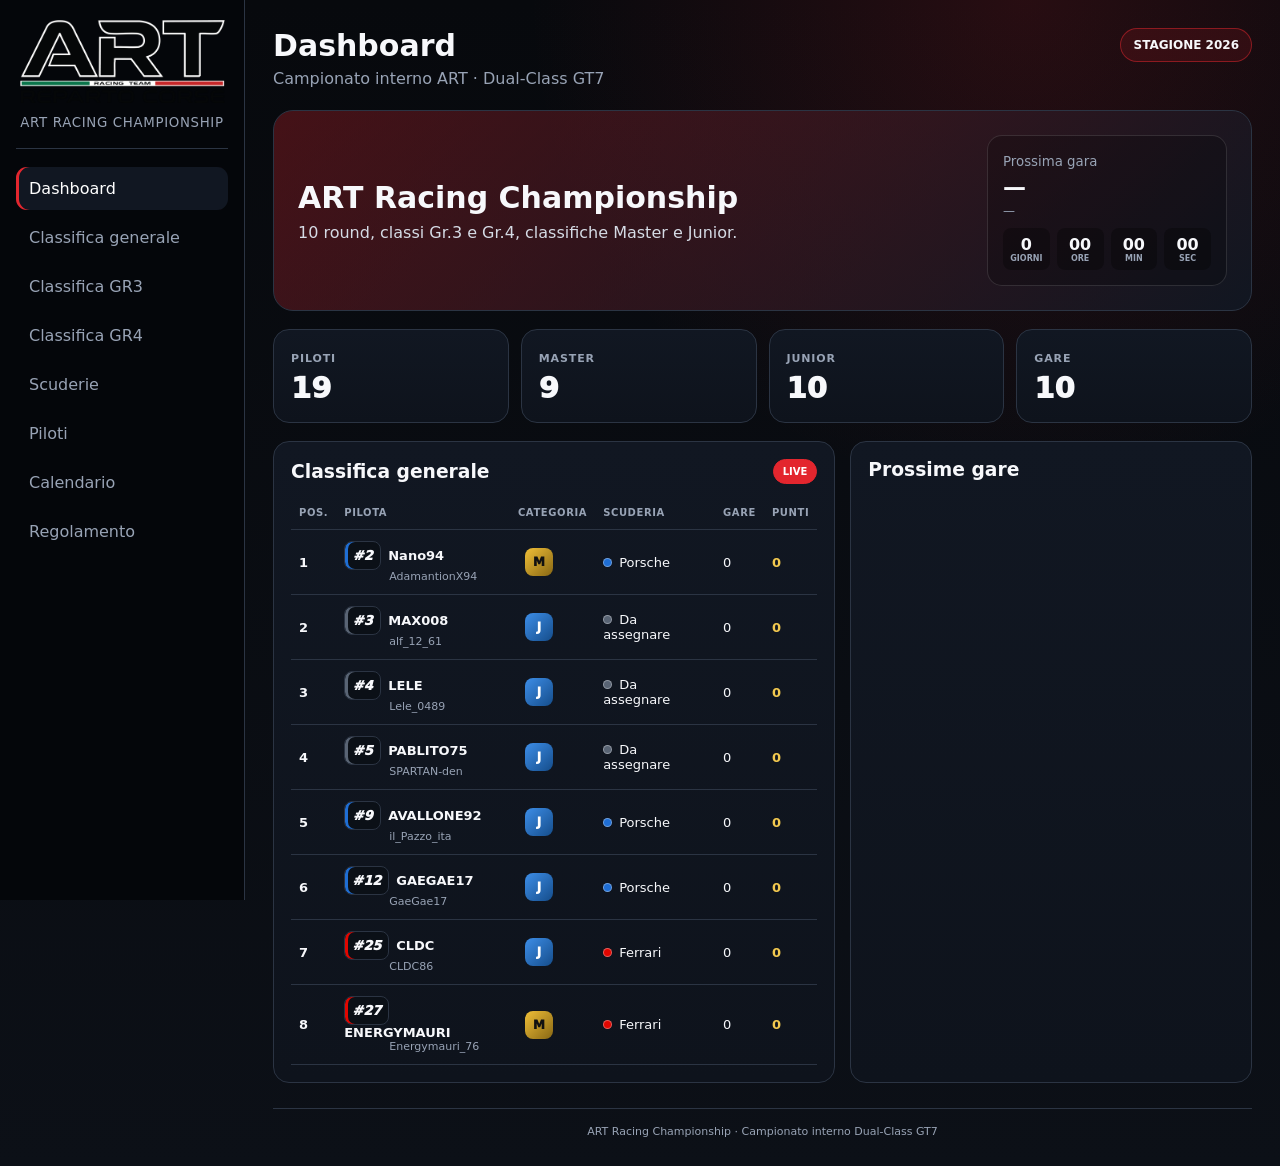
==== index.html @ 6cd61a94 "Aggiorna sito ART Racing alla v10 pulita" ====
<!doctype html><html lang="it"><head><title>ART Racing Championship</title><meta charset="UTF-8"><meta name="viewport" content="width=device-width,initial-scale=1,viewport-fit=cover">
<meta name="theme-color" content="#d71920"><meta name="apple-mobile-web-app-capable" content="yes"><meta name="apple-mobile-web-app-status-bar-style" content="black-translucent"><meta name="apple-mobile-web-app-title" content="ART Racing">
<link rel="manifest" href="manifest.webmanifest"><link rel="apple-touch-icon" href="assets/apple-touch-icon.png"><link rel="icon" type="image/png" sizes="32x32" href="assets/favicon-32.png"><link rel="stylesheet" href="styles.css?v=5"></head><body>
<div class="shell"><aside class="sidebar"><div class="brand"><img src="assets/art-logo.png" alt="ART Racing"><small>ART RACING CHAMPIONSHIP</small></div>
<nav class="nav"><button class="active" data-page="dashboard">Dashboard</button><button data-page="classifica">Classifica generale</button><button data-page="gr3">Classifica GR3</button><button data-page="gr4">Classifica GR4</button><button data-page="scuderie">Scuderie</button><button data-page="piloti">Piloti</button><button data-page="calendario">Calendario</button><a href="regolamento.html">Regolamento</a></nav></aside><main>
<div class="mobile-brand"><img src="assets/art-logo.png" alt="ART Racing Championship"></div>
<div class="topbar"><div><h1 id="pageTitle">Dashboard</h1><p>Campionato interno ART · Dual-Class GT7</p></div><div class="season">STAGIONE 2026</div></div>

<section class="page active" id="dashboard">
<div class="hero"><div><h2>ART Racing Championship</h2><p>10 round, classi Gr.3 e Gr.4, classifiche Master e Junior.</p></div><div class="countbox"><small>Prossima gara</small><strong id="nextRaceName">—</strong><div id="nextRaceDate" style="color:var(--muted);font-size:12px">—</div><div class="countdown"><span><b id="cdD">0</b><small>giorni</small></span><span><b id="cdH">00</b><small>ore</small></span><span><b id="cdM">00</b><small>min</small></span><span><b id="cdS">00</b><small>sec</small></span></div></div></div>
<div class="kpis"><div class="card"><span class="kpi-label">PILOTI</span><div class="kpi-value">19</div></div><div class="card"><span class="kpi-label">MASTER</span><div class="kpi-value">9</div></div><div class="card"><span class="kpi-label">JUNIOR</span><div class="kpi-value">10</div></div><div class="card"><span class="kpi-label">GARE</span><div class="kpi-value">10</div></div></div>
<div class="grid2"><div class="card"><div class="section-head"><h3>Classifica generale</h3><span class="pill red">LIVE</span></div><div id="dashRanking"></div></div><div class="card"><div class="section-head"><h3>Prossime gare</h3></div><div class="races" id="dashRaces"></div></div></div>
</section>

<section class="page" id="classifica"><div class="card">
<div class="section-head"><h2 id="mobileRankingTitle">Classifica generale</h2><span class="pill">Punti campionato</span></div>
<div class="tabs ranking-scope"><button class="tab active" data-ranking-scope="GENERAL">Generale</button><button class="tab" data-ranking-scope="GR3">Gr.3</button><button class="tab" data-ranking-scope="GR4">Gr.4</button></div>
<div class="tabs"><button class="tab active" data-filter="ALL">Tutti</button><button class="tab" data-filter="MASTER">Master</button><button class="tab" data-filter="JUNIOR">Junior</button></div>
<div id="generalRanking"></div></div></section>
<section class="page" id="gr3"><div class="card"><div class="section-head"><h2>Classifica Gr.3</h2><span class="pill">Gare 1–5</span></div><div class="tabs"><button class="tab active" data-gr3-filter="ALL">Tutti</button><button class="tab" data-gr3-filter="MASTER">Master</button><button class="tab" data-gr3-filter="JUNIOR">Junior</button></div><div id="gr3Ranking"></div></div></section>
<section class="page" id="gr4"><div class="card"><div class="section-head"><h2>Classifica Gr.4</h2><span class="pill">Gare 6–10</span></div><div class="tabs"><button class="tab active" data-gr4-filter="ALL">Tutti</button><button class="tab" data-gr4-filter="MASTER">Master</button><button class="tab" data-gr4-filter="JUNIOR">Junior</button></div><div id="gr4Ranking"></div></div></section>
<section class="page" id="scuderie"><div class="section-head"><h2>Scuderie</h2></div><div class="driver-grid" id="teamGrid"></div></section>
<section class="page" id="piloti"><div class="section-head"><h2>Piloti</h2><span class="pill">19 iscritti</span></div><div class="driver-grid" id="driverGrid"></div></section>
<section class="page" id="calendario"><div class="section-head"><h2>Calendario 2026</h2><span class="pill">Start 21:45</span></div><div class="races" id="calendarGrid"></div></section>

<div class="footer">ART Racing Championship · Campionato interno Dual-Class GT7</div>
</main></div><nav class="mobile-nav">
<button class="active" data-page="dashboard" aria-label="Home">
<svg class="nav-icon" viewBox="0 0 24 24"><path d="M3 11.5 12 4l9 7.5"/><path d="M5.5 10.5V20h13v-9.5"/><path d="M9.5 20v-5.5h5V20"/></svg>Home</button>
<button data-page="classifica" aria-label="Classifica">
<svg class="nav-icon" viewBox="0 0 24 24"><path d="M8 4h8v4a4 4 0 0 1-8 0Z"/><path d="M8 6H4v1a4 4 0 0 0 4 4"/><path d="M16 6h4v1a4 4 0 0 1-4 4"/><path d="M12 12v5"/><path d="M8 20h8"/><path d="M9 17h6"/></svg>Classifica</button>
<button data-page="piloti" aria-label="Piloti">
<svg class="nav-icon" viewBox="0 0 24 24"><circle cx="12" cy="8" r="3.2"/><path d="M5.5 20c.6-4.2 3-6.4 6.5-6.4s5.9 2.2 6.5 6.4"/><path d="M7.5 18.5h9"/></svg>Piloti</button>
<button data-page="calendario" aria-label="Gare">
<svg class="nav-icon" viewBox="0 0 24 24"><rect x="4" y="5" width="16" height="15" rx="2"/><path d="M8 3v4M16 3v4M4 9h16"/><path d="M8 13h3M13 13h3M8 16h3"/></svg>Gare</button>
<a href="regolamento.html" aria-label="Regole">
<svg class="nav-icon" viewBox="0 0 24 24"><path d="M6 4h12v16H6z"/><path d="M9 8h6M9 12h6M9 16h4"/></svg>Regole</a>
</nav><script src="data.js?v=5"></script><script>
const TEAM_COLORS={Ferrari:"#e10600",Porsche:"#1f6ed4",Nissan:"#ffd400",Toyota:"#ffffff",Mercedes:"#3b424c"};
function fmtDate(iso){return new Intl.DateTimeFormat("it-IT",{day:"2-digit",month:"2-digit",year:"numeric",hour:"2-digit",minute:"2-digit",timeZone:"Europe/Rome"}).format(new Date(iso));}
function nextRace(){return RACES.find(r=>new Date(r.date)>new Date());}
function teamLabel(t){return t||"Da assegnare";}
function teamDot(t){return `<span class="team-dot team-${t||"none"}"></span>${teamLabel(t)}`;}
function badge(d){return `<span class="category-badge ${d.category.toLowerCase()}">${d.category==="MASTER"?"M":"J"}</span>`;}
function sortedDrivers(list){return [...list].sort((a,b)=>b.points-a.points||b.wins-a.wins||b.seconds-a.seconds||b.thirds-a.thirds||a.number-b.number);}
function rankingTable(list){let arr=sortedDrivers(list);return `<table><thead><tr><th>Pos.</th><th>Pilota</th><th>Categoria</th><th>Scuderia</th><th>Gare</th><th>Punti</th></tr></thead><tbody>${arr.map((d,i)=>`<tr><td><b>${i+1}</b></td><td><span class="race-number" style="--team:${TEAM_COLORS[d.team]||"#596474"}">#${d.number}</span><b>${d.name}</b><div style="color:var(--muted);font-size:11px;margin-left:45px">${d.psn}</div></td><td>${badge(d)}</td><td>${teamDot(d.team)}</td><td>${d.races}</td><td class="pts">${d.points}</td></tr>`).join("")}</tbody></table>`;}
function raceCard(r){let n=nextRace();let isNext=n&&n.n===r.n;let status=new Date(r.date)<=new Date()?"CONCLUSA":isNext?"PROSSIMA":"PROGRAMMATA";return `<article class="race-card ${isNext?"next":""}"><div class="race-top"><div><div style="font-size:10px;color:var(--red);font-weight:900;letter-spacing:.08em">GARA ${r.n}</div><h3>${r.c}</h3></div><span class="race-tag">${r.cat.replace("GR","GR.")}</span></div><div class="race-meta">${fmtDate(r.date)} · ${status}</div><div class="race-specs"><div class="spec"><span>Giri</span><b>${r.laps??"Da confermare"}</b></div><div class="spec"><span>Qualifica</span><b>${r.qual} min</b></div><div class="spec"><span>Carburante</span><b>x${r.fuel}</b></div><div class="spec"><span>Gomme</span><b>x${r.tyres}</b></div></div>${r.weather!=="Non indicato"?`<span class="weather">💧 ${r.weather}</span>`:""}<br><a class="race-link" href="race.html?gara=${r.n}">Apri scheda gara →</a></article>`;}
document.getElementById("dashRanking").innerHTML=rankingTable(DRIVERS.slice(0,8));
document.getElementById("generalRanking").innerHTML=rankingTable(DRIVERS);
document.getElementById("gr3Ranking").innerHTML=rankingTable(DRIVERS);
document.getElementById("gr4Ranking").innerHTML=rankingTable(DRIVERS);
document.getElementById("dashRaces").innerHTML=RACES.filter(r=>new Date(r.date)>new Date()).slice(0,2).map(raceCard).join("");
document.getElementById("calendarGrid").innerHTML=RACES.map(raceCard).join("");
document.getElementById("driverGrid").innerHTML=DRIVERS.map(d=>`<article class="card driver-card" style="--team:${TEAM_COLORS[d.team]||"#596474"}" onclick="location.href='driver.html?numero=${d.number}'"><div class="driver-head"><span class="race-number" style="--team:${TEAM_COLORS[d.team]||"#596474"}">#${d.number}</span><div><h3>${d.flag} ${d.name} ${badge(d)}</h3><p>PSN ID: ${d.psn}</p><p>${teamDot(d.team)}</p></div></div><div class="driver-stats"><div class="driver-stat"><span>Ranking ART</span><strong>${d.ranking??"—"}</strong></div><div class="driver-stat"><span>Punti</span><strong class="pts">${d.points}</strong></div><div class="driver-stat"><span>Gare disputate</span><strong>${d.races}</strong></div><div class="driver-stat"><span>Media punti</span><strong>${d.races?(d.points/d.races).toFixed(1):"0,0"}</strong></div></div><a class="open-driver" href="driver.html?numero=${d.number}" onclick="event.stopPropagation()">Apri scheda pilota →</a></article>`).join("");
const teams=["Ferrari","Porsche","Nissan","Toyota","Mercedes"];document.getElementById("teamGrid").innerHTML=teams.map(t=>{let ds=DRIVERS.filter(d=>d.team===t);return `<article class="card driver-card" style="--team:${TEAM_COLORS[t]}"><h3>${teamDot(t)}</h3><p style="color:var(--muted)">${ds.length?ds.map(d=>`#${d.number} ${d.name}`).join(" · "):"Nessun pilota assegnato"}</p><div class="driver-stats"><div class="driver-stat"><span>Piloti</span><strong>${ds.length}</strong></div><div class="driver-stat"><span>Punti</span><strong class="pts">0</strong></div></div></article>`;}).join("");
function showPage(id,btn){document.querySelectorAll(".page").forEach(p=>p.classList.remove("active"));document.getElementById(id).classList.add("active");document.querySelectorAll("[data-page]").forEach(b=>b.classList.remove("active"));document.querySelectorAll(`[data-page="${id}"]`).forEach(b=>b.classList.add("active"));document.getElementById("pageTitle").textContent={dashboard:"Dashboard",classifica:"Classifica generale",gr3:"Classifica Gr.3",gr4:"Classifica Gr.4",scuderie:"Scuderie",piloti:"Piloti",calendario:"Calendario"}[id]||"ART Racing";window.scrollTo({top:0,behavior:"smooth"});}
document.querySelectorAll("[data-page]").forEach(b=>b.onclick=()=>showPage(b.dataset.page,b));
const initialPage=(location.hash||"").replace("#","");if(["dashboard","classifica","gr3","gr4","scuderie","piloti","calendario"].includes(initialPage)){showPage(initialPage);}
let rankingScope="GENERAL",rankingCategory="ALL";
function renderMobileRanking(){
  let list=rankingCategory==="ALL"?DRIVERS:DRIVERS.filter(d=>d.category===rankingCategory);
  document.getElementById("generalRanking").innerHTML=rankingTable(list);
  document.getElementById("mobileRankingTitle").textContent=rankingScope==="GENERAL"?"Classifica generale":rankingScope==="GR3"?"Classifica Gr.3":"Classifica Gr.4";
}
document.querySelectorAll(".tab[data-filter]").forEach(b=>b.onclick=()=>{
  document.querySelectorAll(".tab[data-filter]").forEach(x=>x.classList.remove("active"));
  b.classList.add("active");rankingCategory=b.dataset.filter;renderMobileRanking();
});
document.querySelectorAll(".tab[data-ranking-scope]").forEach(b=>b.onclick=()=>{
  document.querySelectorAll(".tab[data-ranking-scope]").forEach(x=>x.classList.remove("active"));
  b.classList.add("active");rankingScope=b.dataset.rankingScope;renderMobileRanking();
});

document.querySelectorAll(".tab[data-gr3-filter]").forEach(b=>b.onclick=()=>{
  document.querySelectorAll(".tab[data-gr3-filter]").forEach(x=>x.classList.remove("active"));
  b.classList.add("active");
  const f=b.dataset.gr3Filter;
  document.getElementById("gr3Ranking").innerHTML=rankingTable(f==="ALL"?DRIVERS:DRIVERS.filter(d=>d.category===f));
});
document.querySelectorAll(".tab[data-gr4-filter]").forEach(b=>b.onclick=()=>{
  document.querySelectorAll(".tab[data-gr4-filter]").forEach(x=>x.classList.remove("active"));
  b.classList.add("active");
  const f=b.dataset.gr4Filter;
  document.getElementById("gr4Ranking").innerHTML=rankingTable(f==="ALL"?DRIVERS:DRIVERS.filter(d=>d.category===f));
});

function tick(){let r=nextRace();if(!r)return;document.getElementById("nextRaceName").textContent=`Gara ${r.n} · ${r.short}`;document.getElementById("nextRaceDate").textContent=fmtDate(r.date);let diff=Math.max(0,new Date(r.date)-new Date());document.getElementById("cdD").textContent=Math.floor(diff/86400000);document.getElementById("cdH").textContent=String(Math.floor(diff%86400000/3600000)).padStart(2,"0");document.getElementById("cdM").textContent=String(Math.floor(diff%3600000/60000)).padStart(2,"0");document.getElementById("cdS").textContent=String(Math.floor(diff%60000/1000)).padStart(2,"0");}tick();setInterval(tick,1000);
</script><script>if("serviceWorker" in navigator)navigator.serviceWorker.register("./sw.js").catch(()=>{});</script></body></html>
---- styles.css ----
:root{--bg:#07090d;--panel:#111722;--panel2:#171e2a;--line:#2b3443;--text:#f7f8fb;--muted:#98a3b5;--red:#e3262e;--gold:#f3c94f;--green:#13a864;--blue:#2075cf}
*{box-sizing:border-box}html{background:var(--bg)}body{margin:0;font-family:Inter,system-ui,-apple-system,Segoe UI,Arial,sans-serif;background:radial-gradient(circle at 80% 0%,rgba(227,38,46,.15),transparent 32%),linear-gradient(180deg,#07090d,#0c1017);color:var(--text);min-height:100vh}a{color:inherit}
.shell{display:grid;grid-template-columns:245px 1fr;min-height:100vh}.sidebar{position:sticky;top:0;height:100vh;background:rgba(5,7,11,.97);border-right:1px solid var(--line);padding:20px 16px}.brand{text-align:center;border-bottom:1px solid var(--line);padding-bottom:18px;margin-bottom:18px}.brand img{max-width:205px;max-height:92px;object-fit:contain}.brand small{display:block;color:var(--muted);margin-top:8px;letter-spacing:.05em}
.nav{display:grid;gap:6px}.nav button,.nav a{border:0;background:transparent;color:var(--muted);text-decoration:none;text-align:left;padding:12px 13px;border-radius:11px;font:inherit;cursor:pointer}.nav button:hover,.nav button.active,.nav a:hover{color:white;background:var(--panel)}.nav button.active{box-shadow:inset 3px 0 0 var(--red)}
main{padding:28px;min-width:0}.page{display:none}.page.active{display:block}.topbar{display:flex;justify-content:space-between;align-items:flex-start;gap:15px;margin-bottom:22px}.topbar h1{margin:0;font-size:30px}.topbar p{margin:6px 0 0;color:var(--muted)}.season{border:1px solid rgba(227,38,46,.5);background:rgba(227,38,46,.12);padding:9px 12px;border-radius:999px;font-weight:900;font-size:12px}
.hero{border:1px solid var(--line);border-radius:20px;padding:24px;background:linear-gradient(135deg,rgba(227,38,46,.28),rgba(17,23,34,.95));display:grid;grid-template-columns:1fr auto;gap:20px;align-items:center;margin-bottom:18px}.hero h2{margin:0 0 8px;font-size:30px}.hero p{margin:0;color:#d5dbe5}.countbox{border:1px solid rgba(255,255,255,.12);border-radius:15px;padding:15px;background:rgba(0,0,0,.22);min-width:240px}.countbox small{color:var(--muted)}.countbox strong{display:block;font-size:23px;margin:4px 0}.countdown{display:flex;gap:7px;margin-top:10px}.countdown span{flex:1;background:rgba(0,0,0,.3);border-radius:8px;padding:7px;text-align:center;font-weight:900}.countdown small{display:block;font-size:8px;text-transform:uppercase}
.kpis{display:grid;grid-template-columns:repeat(4,1fr);gap:12px;margin-bottom:18px}.card{background:linear-gradient(180deg,var(--panel),#0e131c);border:1px solid var(--line);border-radius:16px;padding:17px}.card h3,.card h4{margin-top:0}.kpi-label{font-size:11px;color:var(--muted);font-weight:800;letter-spacing:.08em}.kpi-value{font-size:29px;font-weight:950;margin-top:5px}
.grid2{display:grid;grid-template-columns:1.4fr 1fr;gap:15px}.section-head{display:flex;justify-content:space-between;align-items:center;gap:10px;margin-bottom:12px}.section-head h2,.section-head h3{margin:0}.pill{font-size:10px;font-weight:900;padding:6px 9px;border:1px solid var(--line);border-radius:999px;color:var(--muted)}.pill.red{background:var(--red);border-color:var(--red);color:#fff}
table{width:100%;border-collapse:collapse}th,td{padding:11px 8px;border-bottom:1px solid var(--line);text-align:left}th{font-size:10px;color:var(--muted);text-transform:uppercase;letter-spacing:.06em}td{font-size:13px}.pts{color:var(--gold);font-weight:900}.race-number{display:inline-grid;place-items:center;min-width:37px;height:29px;padding:0 7px;border:1px solid var(--line);border-radius:8px;background:#0b1017;font-weight:950;font-style:italic;margin-right:7px;box-shadow:inset 3px 0 0 var(--team,#596474)}
.team-dot{width:9px;height:9px;border-radius:50%;display:inline-block;margin-right:7px;border:1px solid rgba(255,255,255,.35)}.team-Ferrari{background:#e10600}.team-Porsche{background:#1f6ed4}.team-Nissan{background:#ffd400}.team-Toyota{background:#fff}.team-Mercedes{background:#3b424c}.team-none{background:#596474}
.category-badge{display:inline-grid;place-items:center;width:28px;height:28px;border-radius:8px;font-size:12px;font-weight:950;margin-left:7px}.category-badge.master{background:linear-gradient(135deg,#f0bf37,#886714);color:#111}.category-badge.junior{background:linear-gradient(135deg,#3d8ee8,#154d8b);color:white}
.tabs{display:flex;gap:8px;flex-wrap:wrap;margin-bottom:13px}.tab{border:1px solid var(--line);border-radius:9px;background:#0c1119;color:var(--muted);padding:8px 11px;cursor:pointer;font-weight:800}.tab.active{background:var(--red);border-color:var(--red);color:#fff}
.driver-grid{display:grid;grid-template-columns:repeat(3,minmax(0,1fr));gap:13px}.driver-card{border-left:4px solid var(--team,#596474)}.driver-head{display:flex;gap:10px;align-items:flex-start}.driver-head h3{margin:1px 0 3px}.driver-head p{margin:2px 0;color:var(--muted);font-size:12px}.driver-stats{display:grid;grid-template-columns:repeat(2,1fr);gap:8px;margin-top:13px}.driver-stat{border:1px solid var(--line);background:rgba(255,255,255,.025);padding:9px;border-radius:10px}.driver-stat span{display:block;font-size:9px;color:var(--muted);text-transform:uppercase}.driver-stat strong{font-size:18px}
.races{display:grid;gap:13px}.race-card{border:1px solid var(--line);background:linear-gradient(180deg,#151b25,#0e131b);border-radius:16px;padding:17px;position:relative}.race-card.next{border-color:rgba(227,38,46,.9);box-shadow:0 0 0 1px rgba(227,38,46,.25)}.race-top{display:flex;justify-content:space-between;gap:12px}.race-top h3{margin:0;font-size:19px}.race-tag{font-size:10px;font-weight:900;border:1px solid #316f50;background:#0c2c1d;color:#8de6b2;border-radius:9px;padding:7px 9px;height:max-content}.race-meta{margin:7px 0 13px;color:var(--muted);font-size:13px}.race-specs{display:grid;grid-template-columns:repeat(4,1fr);gap:8px;margin-bottom:12px}.spec{border:1px solid var(--line);border-radius:10px;padding:9px;background:rgba(255,255,255,.025)}.spec span{font-size:9px;color:var(--muted);text-transform:uppercase;display:block}.spec b{font-size:13px}.weather{display:inline-flex;padding:6px 9px;border-radius:8px;background:#17283a;border:1px solid #28445e;font-size:11px;color:#9cccf6;font-weight:800}.race-link{display:inline-flex;margin-top:10px;text-decoration:none;border:1px solid rgba(227,38,46,.45);background:rgba(227,38,46,.08);padding:9px 12px;border-radius:9px;font-size:12px;font-weight:900}.race-link:hover{background:rgba(227,38,46,.2)}
.rules{display:grid;gap:15px}.rule-section{border:1px solid var(--line);border-radius:15px;background:var(--panel);padding:18px}.rule-section h2{font-size:18px;margin:0 0 10px}.rule-section p,.rule-section li{color:#c7ced9;line-height:1.55}.cars{display:grid;grid-template-columns:1fr 1fr;gap:15px}.car-list{border:1px solid var(--line);border-radius:13px;padding:15px;background:#0e141d}.car-list h3{margin:0 0 10px;color:#fff}.car-list li{margin-bottom:6px}
.footer{margin-top:25px;border-top:1px solid var(--line);padding-top:16px;color:var(--muted);font-size:11px;text-align:center}
.mobile-nav{display:none}
@media(max-width:1050px){.kpis{grid-template-columns:repeat(2,1fr)}.grid2{grid-template-columns:1fr}.driver-grid{grid-template-columns:repeat(2,1fr)}.race-specs{grid-template-columns:repeat(2,1fr)}}
@media(max-width:760px){.shell{display:block}.sidebar{display:none}main{padding:18px 14px 82px}.topbar{margin-top:4px}.topbar h1{font-size:25px}.hero{grid-template-columns:1fr}.countbox{min-width:0}.driver-grid{grid-template-columns:1fr}.cars{grid-template-columns:1fr}.mobile-nav{display:flex;position:fixed;z-index:100;bottom:0;left:0;right:0;height:64px;background:rgba(7,9,13,.96);backdrop-filter:blur(12px);border-top:1px solid var(--line);justify-content:space-around;align-items:center;padding:6px}.mobile-nav button,.mobile-nav a{background:none;border:0;color:var(--muted);text-decoration:none;font-size:10px;text-align:center}.mobile-nav b{display:block;font-size:18px;color:#e7eaf0;margin-bottom:2px}.mobile-nav .active{color:white}.mobile-nav .active b{color:var(--red)}}
@media(max-width:520px){.kpis{grid-template-columns:1fr}.race-specs{grid-template-columns:repeat(2,1fr)}.season{display:none}th:nth-child(5),td:nth-child(5){display:none}}


/* v4 mobile + driver detail */
.mobile-brand{display:none}
.nav-icon{width:22px;height:22px;display:block;margin:0 auto 3px;stroke:currentColor;fill:none;stroke-width:1.9;stroke-linecap:round;stroke-linejoin:round}
.driver-card{cursor:pointer;transition:transform .18s ease,border-color .18s ease,box-shadow .18s ease}
.driver-card:hover{transform:translateY(-2px);border-color:#465166;box-shadow:0 12px 28px rgba(0,0,0,.18)}
.driver-card .open-driver{display:inline-flex;margin-top:12px;font-size:11px;font-weight:900;color:#fff;text-decoration:none;padding:8px 10px;border:1px solid rgba(227,38,46,.42);border-radius:9px;background:rgba(227,38,46,.08)}
.driver-card .open-driver:hover{background:rgba(227,38,46,.18)}
.driver-page{max-width:1120px;margin:auto;padding:24px}
.driver-profile-hero{border:1px solid var(--line);border-radius:20px;padding:22px;background:linear-gradient(135deg,#151c28,#0b1017);display:grid;grid-template-columns:1.15fr .85fr;gap:18px}
.driver-idblock{display:flex;gap:14px;align-items:flex-start}.driver-number-xl{min-width:88px;height:78px;border-radius:15px;border:1px solid var(--line);display:grid;place-items:center;font-size:29px;font-weight:950;font-style:italic;background:#080c12;box-shadow:inset 5px 0 0 var(--team,#596474)}
.driver-name-xl h1{margin:0;font-size:34px}.driver-name-xl p{margin:5px 0;color:var(--muted)}
.driver-summary{display:grid;grid-template-columns:repeat(2,1fr);gap:9px}.summary-card{border:1px solid var(--line);border-radius:12px;padding:12px;background:rgba(255,255,255,.025)}.summary-card span{display:block;color:var(--muted);font-size:9px;text-transform:uppercase}.summary-card strong{font-size:20px}
.driver-detail-grid{display:grid;grid-template-columns:1fr 1fr;gap:15px;margin-top:15px}.detail-card{border:1px solid var(--line);border-radius:16px;padding:17px;background:var(--panel)}.detail-card h2{font-size:18px;margin:0 0 12px}.info-list{display:grid;gap:9px}.info-row{display:flex;justify-content:space-between;gap:20px;border-bottom:1px solid var(--line);padding-bottom:8px}.info-row span{color:var(--muted)}.info-row strong{text-align:right}
.driver-results{margin-top:15px}.empty-history{border:1px dashed #3a4556;border-radius:12px;padding:30px;text-align:center;color:var(--muted)}
@media(max-width:760px){
  .mobile-brand{display:flex;align-items:center;justify-content:center;padding:8px 0 12px;margin-bottom:6px;border-bottom:1px solid var(--line)}
  .mobile-brand img{width:min(230px,68vw);height:72px;object-fit:contain}
  #dashboard .kpis{display:none}
  .topbar{margin-bottom:14px}
  .topbar p{font-size:12px}
  .mobile-nav{gap:2px}
  .mobile-nav button,.mobile-nav a{width:20%;font-size:9px;line-height:1.1}
  .mobile-nav b{display:none}
  .nav-icon{width:21px;height:21px;margin-bottom:3px}
  .driver-profile-hero{grid-template-columns:1fr}
  .driver-detail-grid{grid-template-columns:1fr}
  .driver-page{padding:14px 14px 82px}
  .driver-number-xl{min-width:72px;height:66px;font-size:24px}
  .driver-name-xl h1{font-size:27px}
}


/* v8 iOS safe-area + persistent mobile nav */
:root{--safe-top:env(safe-area-inset-top,0px);--safe-bottom:env(safe-area-inset-bottom,0px)}
@media(max-width:760px){
  body{padding-top:var(--safe-top)}
  main,.driver-page,.race-page{padding-bottom:calc(82px + var(--safe-bottom))!important}
  .mobile-nav{height:calc(64px + var(--safe-bottom));padding-bottom:calc(6px + var(--safe-bottom));bottom:0}
  .mobile-nav a,.mobile-nav button{display:flex;flex-direction:column;align-items:center;justify-content:center;color:var(--muted);text-decoration:none}
  .back,.driver-page>a:first-child,.race-page>a:first-child{margin-top:10px!important;position:relative;z-index:2}
}
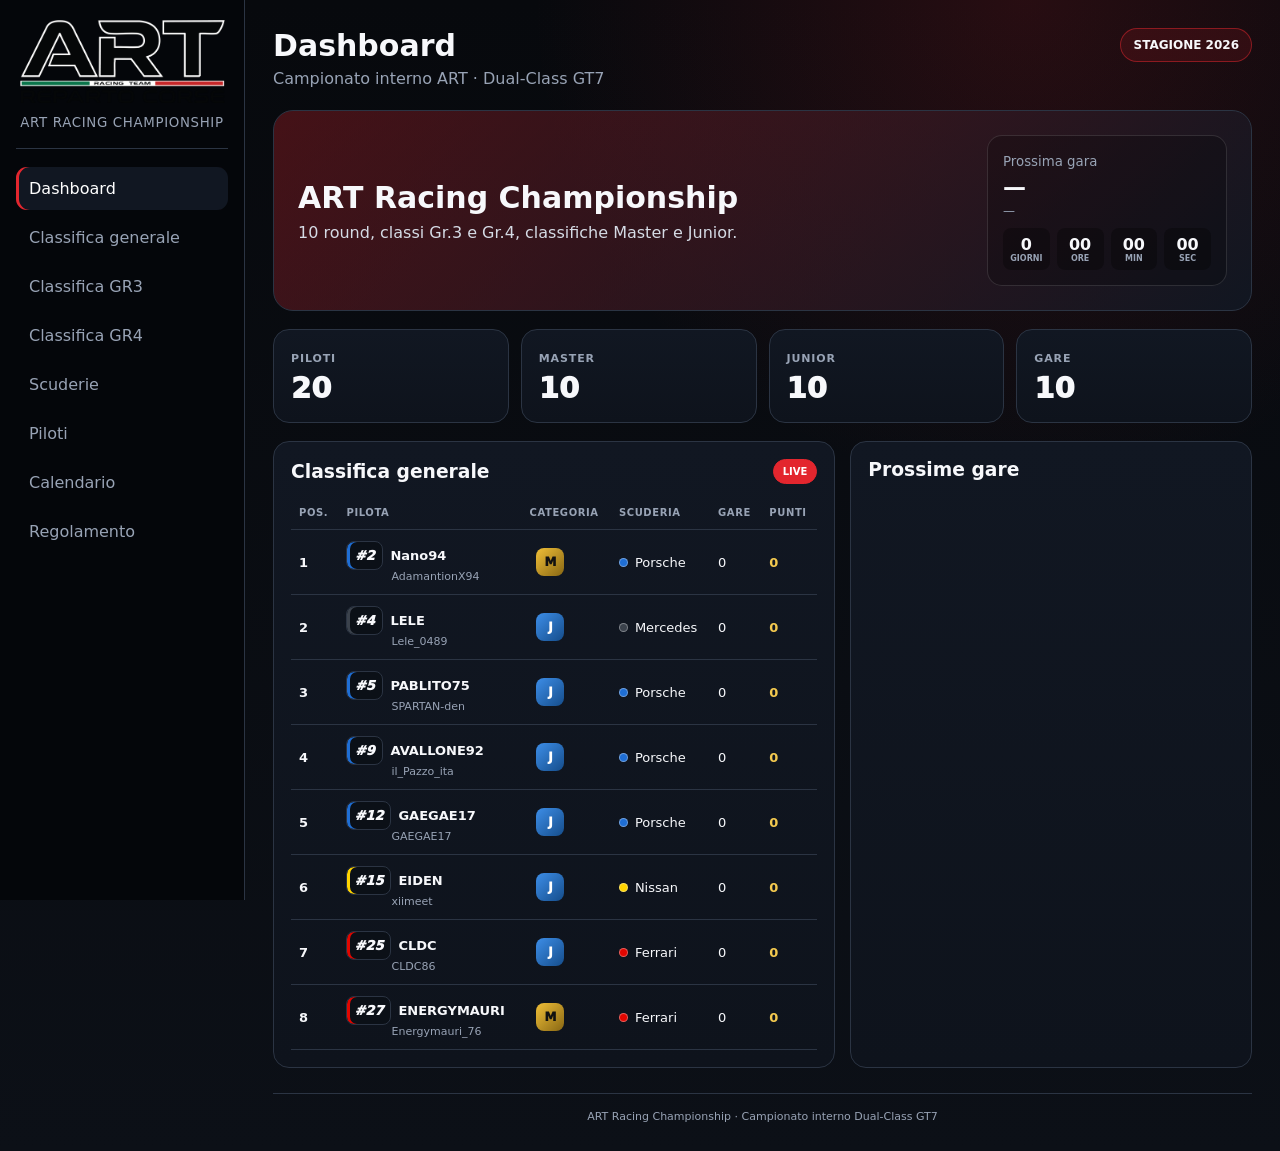
==== commit 1c857b7a: "Collega ART Racing ai dati live e aggiorna roster" ====
--- a/index.html
+++ b/index.html
@@ -1,6 +1,6 @@
 <!doctype html><html lang="it"><head><title>ART Racing Championship</title><meta charset="UTF-8"><meta name="viewport" content="width=device-width,initial-scale=1,viewport-fit=cover">
 <meta name="theme-color" content="#d71920"><meta name="apple-mobile-web-app-capable" content="yes"><meta name="apple-mobile-web-app-status-bar-style" content="black-translucent"><meta name="apple-mobile-web-app-title" content="ART Racing">
-<link rel="manifest" href="manifest.webmanifest"><link rel="apple-touch-icon" href="assets/apple-touch-icon.png"><link rel="icon" type="image/png" sizes="32x32" href="assets/favicon-32.png"><link rel="stylesheet" href="styles.css?v=5"></head><body>
+<link rel="manifest" href="manifest.webmanifest"><link rel="apple-touch-icon" href="assets/apple-touch-icon.png"><link rel="icon" type="image/png" sizes="32x32" href="assets/favicon-32.png"><link rel="stylesheet" href="styles.css?v=6"></head><body>
 <div class="shell"><aside class="sidebar"><div class="brand"><img src="assets/art-logo.png" alt="ART Racing"><small>ART RACING CHAMPIONSHIP</small></div>
 <nav class="nav"><button class="active" data-page="dashboard">Dashboard</button><button data-page="classifica">Classifica generale</button><button data-page="gr3">Classifica GR3</button><button data-page="gr4">Classifica GR4</button><button data-page="scuderie">Scuderie</button><button data-page="piloti">Piloti</button><button data-page="calendario">Calendario</button><a href="regolamento.html">Regolamento</a></nav></aside><main>
 <div class="mobile-brand"><img src="assets/art-logo.png" alt="ART Racing Championship"></div>
@@ -8,7 +8,7 @@
 
 <section class="page active" id="dashboard">
 <div class="hero"><div><h2>ART Racing Championship</h2><p>10 round, classi Gr.3 e Gr.4, classifiche Master e Junior.</p></div><div class="countbox"><small>Prossima gara</small><strong id="nextRaceName">—</strong><div id="nextRaceDate" style="color:var(--muted);font-size:12px">—</div><div class="countdown"><span><b id="cdD">0</b><small>giorni</small></span><span><b id="cdH">00</b><small>ore</small></span><span><b id="cdM">00</b><small>min</small></span><span><b id="cdS">00</b><small>sec</small></span></div></div></div>
-<div class="kpis"><div class="card"><span class="kpi-label">PILOTI</span><div class="kpi-value">19</div></div><div class="card"><span class="kpi-label">MASTER</span><div class="kpi-value">9</div></div><div class="card"><span class="kpi-label">JUNIOR</span><div class="kpi-value">10</div></div><div class="card"><span class="kpi-label">GARE</span><div class="kpi-value">10</div></div></div>
+<div class="kpis"><div class="card"><span class="kpi-label">PILOTI</span><div class="kpi-value" id="kpiDrivers">20</div></div><div class="card"><span class="kpi-label">MASTER</span><div class="kpi-value" id="kpiMaster">—</div></div><div class="card"><span class="kpi-label">JUNIOR</span><div class="kpi-value" id="kpiJunior">—</div></div><div class="card"><span class="kpi-label">GARE</span><div class="kpi-value" id="kpiRaces">10</div></div></div>
 <div class="grid2"><div class="card"><div class="section-head"><h3>Classifica generale</h3><span class="pill red">LIVE</span></div><div id="dashRanking"></div></div><div class="card"><div class="section-head"><h3>Prossime gare</h3></div><div class="races" id="dashRaces"></div></div></div>
 </section>
 
@@ -20,7 +20,7 @@
 <section class="page" id="gr3"><div class="card"><div class="section-head"><h2>Classifica Gr.3</h2><span class="pill">Gare 1–5</span></div><div class="tabs"><button class="tab active" data-gr3-filter="ALL">Tutti</button><button class="tab" data-gr3-filter="MASTER">Master</button><button class="tab" data-gr3-filter="JUNIOR">Junior</button></div><div id="gr3Ranking"></div></div></section>
 <section class="page" id="gr4"><div class="card"><div class="section-head"><h2>Classifica Gr.4</h2><span class="pill">Gare 6–10</span></div><div class="tabs"><button class="tab active" data-gr4-filter="ALL">Tutti</button><button class="tab" data-gr4-filter="MASTER">Master</button><button class="tab" data-gr4-filter="JUNIOR">Junior</button></div><div id="gr4Ranking"></div></div></section>
 <section class="page" id="scuderie"><div class="section-head"><h2>Scuderie</h2></div><div class="driver-grid" id="teamGrid"></div></section>
-<section class="page" id="piloti"><div class="section-head"><h2>Piloti</h2><span class="pill">19 iscritti</span></div><div class="driver-grid" id="driverGrid"></div></section>
+<section class="page" id="piloti"><div class="section-head"><h2>Piloti</h2><span class="pill" id="driverCount">20 iscritti</span></div><div class="driver-grid" id="driverGrid"></div></section>
 <section class="page" id="calendario"><div class="section-head"><h2>Calendario 2026</h2><span class="pill">Start 21:45</span></div><div class="races" id="calendarGrid"></div></section>
 
 <div class="footer">ART Racing Championship · Campionato interno Dual-Class GT7</div>
@@ -35,31 +35,35 @@
 <svg class="nav-icon" viewBox="0 0 24 24"><rect x="4" y="5" width="16" height="15" rx="2"/><path d="M8 3v4M16 3v4M4 9h16"/><path d="M8 13h3M13 13h3M8 16h3"/></svg>Gare</button>
 <a href="regolamento.html" aria-label="Regole">
 <svg class="nav-icon" viewBox="0 0 24 24"><path d="M6 4h12v16H6z"/><path d="M9 8h6M9 12h6M9 16h4"/></svg>Regole</a>
-</nav><script src="data.js?v=5"></script><script>
+</nav><script src="data.js?v=7"></script><script src="js/live-data.js?v=7"></script><script>
 const TEAM_COLORS={Ferrari:"#e10600",Porsche:"#1f6ed4",Nissan:"#ffd400",Toyota:"#ffffff",Mercedes:"#3b424c"};
+let currentDrivers=LOCAL_DATA.piloti,currentRaces=LOCAL_DATA.gare;
 function fmtDate(iso){return new Intl.DateTimeFormat("it-IT",{day:"2-digit",month:"2-digit",year:"numeric",hour:"2-digit",minute:"2-digit",timeZone:"Europe/Rome"}).format(new Date(iso));}
-function nextRace(){return RACES.find(r=>new Date(r.date)>new Date());}
+function nextRace(){return currentRaces.find(r=>new Date(r.date)>new Date());}
 function teamLabel(t){return t||"Da assegnare";}
 function teamDot(t){return `<span class="team-dot team-${t||"none"}"></span>${teamLabel(t)}`;}
 function badge(d){return `<span class="category-badge ${d.category.toLowerCase()}">${d.category==="MASTER"?"M":"J"}</span>`;}
-function sortedDrivers(list){return [...list].sort((a,b)=>b.points-a.points||b.wins-a.wins||b.seconds-a.seconds||b.thirds-a.thirds||a.number-b.number);}
-function rankingTable(list){let arr=sortedDrivers(list);return `<table><thead><tr><th>Pos.</th><th>Pilota</th><th>Categoria</th><th>Scuderia</th><th>Gare</th><th>Punti</th></tr></thead><tbody>${arr.map((d,i)=>`<tr><td><b>${i+1}</b></td><td><span class="race-number" style="--team:${TEAM_COLORS[d.team]||"#596474"}">#${d.number}</span><b>${d.name}</b><div style="color:var(--muted);font-size:11px;margin-left:45px">${d.psn}</div></td><td>${badge(d)}</td><td>${teamDot(d.team)}</td><td>${d.races}</td><td class="pts">${d.points}</td></tr>`).join("")}</tbody></table>`;}
-function raceCard(r){let n=nextRace();let isNext=n&&n.n===r.n;let status=new Date(r.date)<=new Date()?"CONCLUSA":isNext?"PROSSIMA":"PROGRAMMATA";return `<article class="race-card ${isNext?"next":""}"><div class="race-top"><div><div style="font-size:10px;color:var(--red);font-weight:900;letter-spacing:.08em">GARA ${r.n}</div><h3>${r.c}</h3></div><span class="race-tag">${r.cat.replace("GR","GR.")}</span></div><div class="race-meta">${fmtDate(r.date)} · ${status}</div><div class="race-specs"><div class="spec"><span>Giri</span><b>${r.laps??"Da confermare"}</b></div><div class="spec"><span>Qualifica</span><b>${r.qual} min</b></div><div class="spec"><span>Carburante</span><b>x${r.fuel}</b></div><div class="spec"><span>Gomme</span><b>x${r.tyres}</b></div></div>${r.weather!=="Non indicato"?`<span class="weather">💧 ${r.weather}</span>`:""}<br><a class="race-link" href="race.html?gara=${r.n}">Apri scheda gara →</a></article>`;}
-document.getElementById("dashRanking").innerHTML=rankingTable(DRIVERS.slice(0,8));
-document.getElementById("generalRanking").innerHTML=rankingTable(DRIVERS);
-document.getElementById("gr3Ranking").innerHTML=rankingTable(DRIVERS);
-document.getElementById("gr4Ranking").innerHTML=rankingTable(DRIVERS);
-document.getElementById("dashRaces").innerHTML=RACES.filter(r=>new Date(r.date)>new Date()).slice(0,2).map(raceCard).join("");
-document.getElementById("calendarGrid").innerHTML=RACES.map(raceCard).join("");
-document.getElementById("driverGrid").innerHTML=DRIVERS.map(d=>`<article class="card driver-card" style="--team:${TEAM_COLORS[d.team]||"#596474"}" onclick="location.href='driver.html?numero=${d.number}'"><div class="driver-head"><span class="race-number" style="--team:${TEAM_COLORS[d.team]||"#596474"}">#${d.number}</span><div><h3>${d.flag} ${d.name} ${badge(d)}</h3><p>PSN ID: ${d.psn}</p><p>${teamDot(d.team)}</p></div></div><div class="driver-stats"><div class="driver-stat"><span>Ranking ART</span><strong>${d.ranking??"—"}</strong></div><div class="driver-stat"><span>Punti</span><strong class="pts">${d.points}</strong></div><div class="driver-stat"><span>Gare disputate</span><strong>${d.races}</strong></div><div class="driver-stat"><span>Media punti</span><strong>${d.races?(d.points/d.races).toFixed(1):"0,0"}</strong></div></div><a class="open-driver" href="driver.html?numero=${d.number}" onclick="event.stopPropagation()">Apri scheda pilota →</a></article>`).join("");
-const teams=["Ferrari","Porsche","Nissan","Toyota","Mercedes"];document.getElementById("teamGrid").innerHTML=teams.map(t=>{let ds=DRIVERS.filter(d=>d.team===t);return `<article class="card driver-card" style="--team:${TEAM_COLORS[t]}"><h3>${teamDot(t)}</h3><p style="color:var(--muted)">${ds.length?ds.map(d=>`#${d.number} ${d.name}`).join(" · "):"Nessun pilota assegnato"}</p><div class="driver-stats"><div class="driver-stat"><span>Piloti</span><strong>${ds.length}</strong></div><div class="driver-stat"><span>Punti</span><strong class="pts">0</strong></div></div></article>`;}).join("");
+function rankingValues(d,scope){const prefix=scope==="GR3"?"gr3":scope==="GR4"?"gr4":null;return prefix?{points:d[`${prefix}Points`]||0,races:d[`${prefix}Races`]||0}:{points:d.points||0,races:d.races||0};}
+function sortedDrivers(list,scope="GENERAL"){return [...list].sort((a,b)=>rankingValues(b,scope).points-rankingValues(a,scope).points||b.wins-a.wins||b.seconds-a.seconds||b.thirds-a.thirds||a.number-b.number);}
+function rankingTable(list,scope="GENERAL"){let arr=sortedDrivers(list,scope);return `<table><thead><tr><th>Pos.</th><th>Pilota</th><th>Categoria</th><th>Scuderia</th><th>Gare</th><th>Punti</th></tr></thead><tbody>${arr.map((d,i)=>{const values=rankingValues(d,scope);return `<tr><td><b>${i+1}</b></td><td><span class="race-number" style="--team:${TEAM_COLORS[d.team]||"#596474"}">#${d.number}</span><b>${d.name}</b><div style="color:var(--muted);font-size:11px;margin-left:45px">${d.psn}</div></td><td>${badge(d)}</td><td>${teamDot(d.team)}</td><td>${values.races}</td><td class="pts">${values.points}</td></tr>`;}).join("")}</tbody></table>`;}
+function raceCard(r){let n=nextRace();let isNext=n&&n.n===r.n;let status=r.status||(new Date(r.date)<=new Date()?"CONCLUSA":isNext?"PROSSIMA":"PROGRAMMATA");let hero=r.heroImage?` has-hero" style="--race-hero:url('${r.heroImage}')`:"";return `<article class="race-card ${isNext?"next":""}${hero}"><div class="race-top"><div><div style="font-size:10px;color:var(--red);font-weight:900;letter-spacing:.08em">GARA ${r.n}</div><h3 class="circuit-name"><span class="circuit-flag" aria-hidden="true">${r.flag}</span><span>${r.c}</span></h3></div><span class="race-tag">${r.cat.replace("GR","GR.")}</span></div><div class="race-meta">${fmtDate(r.date)} · ${status}</div><div class="race-specs"><div class="spec"><span>Giri</span><b>${r.laps??"—"}</b></div><div class="spec"><span>Qualifica</span><b>${r.qual??"—"} min</b></div><div class="spec"><span>Carburante</span><b>×${r.fuel??"—"}</b></div><div class="spec"><span>Gomme</span><b>×${r.tyres??"—"}</b></div></div>${r.weather!=="Non indicato"?`<span class="weather">💧 ${r.weather}</span>`:""}<div class="race-actions"><a class="race-link results-link" href="race.html?gara=${r.n}">Risultati gara</a><a class="race-link lobby-link" href="lobby.html?race=${r.n}">Impostazioni lobby</a></div></article>`;}
+const teams=["Ferrari","Porsche","Nissan","Toyota","Mercedes"];
+function renderAll(data){
+ currentDrivers=data.piloti||LOCAL_DATA.piloti;currentRaces=data.gare||LOCAL_DATA.gare;
+ document.getElementById("kpiDrivers").textContent=currentDrivers.length;document.getElementById("kpiMaster").textContent=currentDrivers.filter(d=>d.category==="MASTER").length;document.getElementById("kpiJunior").textContent=currentDrivers.filter(d=>d.category==="JUNIOR").length;document.getElementById("kpiRaces").textContent=currentRaces.length;document.getElementById("driverCount").textContent=`${currentDrivers.length} iscritti`;
+ document.getElementById("dashRanking").innerHTML=rankingTable(currentDrivers.slice(0,8));document.getElementById("generalRanking").innerHTML=rankingTable(currentDrivers,rankingScope);document.getElementById("gr3Ranking").innerHTML=rankingTable(currentDrivers,"GR3");document.getElementById("gr4Ranking").innerHTML=rankingTable(currentDrivers,"GR4");
+ document.getElementById("dashRaces").innerHTML=currentRaces.filter(r=>new Date(r.date)>new Date()).slice(0,2).map(raceCard).join("");document.getElementById("calendarGrid").innerHTML=currentRaces.map(raceCard).join("");
+ document.getElementById("driverGrid").innerHTML=currentDrivers.map(d=>`<article class="card driver-card" style="--team:${TEAM_COLORS[d.team]||"#596474"}" onclick="location.href='driver.html?numero=${d.number}'"><div class="driver-head"><span class="race-number" style="--team:${TEAM_COLORS[d.team]||"#596474"}">#${d.number}</span><div><h3>${d.flag} ${d.name} ${badge(d)}</h3><p>PSN ID: ${d.psn}</p><p>${teamDot(d.team)}</p></div></div><div class="driver-stats"><div class="driver-stat"><span>Ranking ART</span><strong>${d.ranking??"—"}</strong></div><div class="driver-stat"><span>Punti</span><strong class="pts">${d.points}</strong></div><div class="driver-stat"><span>Gare disputate</span><strong>${d.races}</strong></div><div class="driver-stat"><span>Media punti</span><strong>${d.races?(d.points/d.races).toFixed(1):"0,0"}</strong></div></div><a class="open-driver" href="driver.html?numero=${d.number}" onclick="event.stopPropagation()">Apri scheda pilota →</a></article>`).join("");
+ document.getElementById("teamGrid").innerHTML=teams.map(t=>{let ds=currentDrivers.filter(d=>d.team===t);return `<article class="card driver-card" style="--team:${TEAM_COLORS[t]}"><h3>${teamDot(t)}</h3><p style="color:var(--muted)">${ds.length?ds.map(d=>`#${d.number} ${d.name}`).join(" · "):"Nessun pilota assegnato"}</p><div class="driver-stats"><div class="driver-stat"><span>Piloti</span><strong>${ds.length}</strong></div><div class="driver-stat"><span>Punti</span><strong class="pts">${ds.reduce((sum,d)=>sum+d.points,0)}</strong></div></div></article>`;}).join("");
+ renderMobileRanking();tick();
+}
 function showPage(id,btn){document.querySelectorAll(".page").forEach(p=>p.classList.remove("active"));document.getElementById(id).classList.add("active");document.querySelectorAll("[data-page]").forEach(b=>b.classList.remove("active"));document.querySelectorAll(`[data-page="${id}"]`).forEach(b=>b.classList.add("active"));document.getElementById("pageTitle").textContent={dashboard:"Dashboard",classifica:"Classifica generale",gr3:"Classifica Gr.3",gr4:"Classifica Gr.4",scuderie:"Scuderie",piloti:"Piloti",calendario:"Calendario"}[id]||"ART Racing";window.scrollTo({top:0,behavior:"smooth"});}
 document.querySelectorAll("[data-page]").forEach(b=>b.onclick=()=>showPage(b.dataset.page,b));
 const initialPage=(location.hash||"").replace("#","");if(["dashboard","classifica","gr3","gr4","scuderie","piloti","calendario"].includes(initialPage)){showPage(initialPage);}
 let rankingScope="GENERAL",rankingCategory="ALL";
 function renderMobileRanking(){
-  let list=rankingCategory==="ALL"?DRIVERS:DRIVERS.filter(d=>d.category===rankingCategory);
-  document.getElementById("generalRanking").innerHTML=rankingTable(list);
+  let list=rankingCategory==="ALL"?currentDrivers:currentDrivers.filter(d=>d.category===rankingCategory);
+  document.getElementById("generalRanking").innerHTML=rankingTable(list,rankingScope);
   document.getElementById("mobileRankingTitle").textContent=rankingScope==="GENERAL"?"Classifica generale":rankingScope==="GR3"?"Classifica Gr.3":"Classifica Gr.4";
 }
 document.querySelectorAll(".tab[data-filter]").forEach(b=>b.onclick=()=>{
@@ -75,14 +79,14 @@
   document.querySelectorAll(".tab[data-gr3-filter]").forEach(x=>x.classList.remove("active"));
   b.classList.add("active");
   const f=b.dataset.gr3Filter;
-  document.getElementById("gr3Ranking").innerHTML=rankingTable(f==="ALL"?DRIVERS:DRIVERS.filter(d=>d.category===f));
+  document.getElementById("gr3Ranking").innerHTML=rankingTable(f==="ALL"?currentDrivers:currentDrivers.filter(d=>d.category===f),"GR3");
 });
 document.querySelectorAll(".tab[data-gr4-filter]").forEach(b=>b.onclick=()=>{
   document.querySelectorAll(".tab[data-gr4-filter]").forEach(x=>x.classList.remove("active"));
   b.classList.add("active");
   const f=b.dataset.gr4Filter;
-  document.getElementById("gr4Ranking").innerHTML=rankingTable(f==="ALL"?DRIVERS:DRIVERS.filter(d=>d.category===f));
+  document.getElementById("gr4Ranking").innerHTML=rankingTable(f==="ALL"?currentDrivers:currentDrivers.filter(d=>d.category===f),"GR4");
 });
 
-function tick(){let r=nextRace();if(!r)return;document.getElementById("nextRaceName").textContent=`Gara ${r.n} · ${r.short}`;document.getElementById("nextRaceDate").textContent=fmtDate(r.date);let diff=Math.max(0,new Date(r.date)-new Date());document.getElementById("cdD").textContent=Math.floor(diff/86400000);document.getElementById("cdH").textContent=String(Math.floor(diff%86400000/3600000)).padStart(2,"0");document.getElementById("cdM").textContent=String(Math.floor(diff%3600000/60000)).padStart(2,"0");document.getElementById("cdS").textContent=String(Math.floor(diff%60000/1000)).padStart(2,"0");}tick();setInterval(tick,1000);
-</script><script>if("serviceWorker" in navigator)navigator.serviceWorker.register("./sw.js").catch(()=>{});</script></body></html>+function tick(){let r=nextRace();if(!r)return;document.getElementById("nextRaceName").textContent=`Gara ${r.n} · ${r.short}`;document.getElementById("nextRaceDate").textContent=fmtDate(r.date);let diff=Math.max(0,new Date(r.date)-new Date());document.getElementById("cdD").textContent=Math.floor(diff/86400000);document.getElementById("cdH").textContent=String(Math.floor(diff%86400000/3600000)).padStart(2,"0");document.getElementById("cdM").textContent=String(Math.floor(diff%3600000/60000)).padStart(2,"0");document.getElementById("cdS").textContent=String(Math.floor(diff%60000/1000)).padStart(2,"0");}renderAll(LOCAL_DATA);ARTLiveData.getAll().then(renderAll);setInterval(tick,1000);
+</script><script>if("serviceWorker" in navigator)navigator.serviceWorker.register("./sw.js").catch(()=>{});</script></body></html>
--- a/styles.css
+++ b/styles.css
@@ -18,6 +18,7 @@
 .mobile-nav{display:none}
 @media(max-width:1050px){.kpis{grid-template-columns:repeat(2,1fr)}.grid2{grid-template-columns:1fr}.driver-grid{grid-template-columns:repeat(2,1fr)}.race-specs{grid-template-columns:repeat(2,1fr)}}
 @media(max-width:760px){.shell{display:block}.sidebar{display:none}main{padding:18px 14px 82px}.topbar{margin-top:4px}.topbar h1{font-size:25px}.hero{grid-template-columns:1fr}.countbox{min-width:0}.driver-grid{grid-template-columns:1fr}.cars{grid-template-columns:1fr}.mobile-nav{display:flex;position:fixed;z-index:100;bottom:0;left:0;right:0;height:64px;background:rgba(7,9,13,.96);backdrop-filter:blur(12px);border-top:1px solid var(--line);justify-content:space-around;align-items:center;padding:6px}.mobile-nav button,.mobile-nav a{background:none;border:0;color:var(--muted);text-decoration:none;font-size:10px;text-align:center}.mobile-nav b{display:block;font-size:18px;color:#e7eaf0;margin-bottom:2px}.mobile-nav .active{color:white}.mobile-nav .active b{color:var(--red)}}
+@media(max-width:760px){.grid2>*{min-width:0}.grid2 .card{overflow:hidden}#dashRanking{overflow-x:auto}}
 @media(max-width:520px){.kpis{grid-template-columns:1fr}.race-specs{grid-template-columns:repeat(2,1fr)}.season{display:none}th:nth-child(5),td:nth-child(5){display:none}}
 
 
@@ -51,14 +52,43 @@
   .driver-number-xl{min-width:72px;height:66px;font-size:24px}
   .driver-name-xl h1{font-size:27px}
 }
+.race-card.has-hero,.event-hero.has-hero{background-image:linear-gradient(90deg,rgba(7,9,13,.96),rgba(7,9,13,.72)),var(--race-hero);background-size:cover;background-position:center}
+.race-card.has-hero,.event-hero.has-hero{background-image:linear-gradient(90deg,rgba(7,9,13,.96),rgba(7,9,13,.72)),var(--race-hero);background-size:cover;background-position:center}
 
 
 /* v8 iOS safe-area + persistent mobile nav */
 :root{--safe-top:env(safe-area-inset-top,0px);--safe-bottom:env(safe-area-inset-bottom,0px)}
 @media(max-width:760px){
   body{padding-top:var(--safe-top)}
-  main,.driver-page,.race-page{padding-bottom:calc(82px + var(--safe-bottom))!important}
+  main,.driver-page,.race-page,.lobby-page{padding-bottom:calc(82px + var(--safe-bottom))!important}
   .mobile-nav{height:calc(64px + var(--safe-bottom));padding-bottom:calc(6px + var(--safe-bottom));bottom:0}
   .mobile-nav a,.mobile-nav button{display:flex;flex-direction:column;align-items:center;justify-content:center;color:var(--muted);text-decoration:none}
   .back,.driver-page>a:first-child,.race-page>a:first-child{margin-top:10px!important;position:relative;z-index:2}
 }
+
+/* v11 circuit flags + lobby settings */
+.circuit-name{display:flex;align-items:flex-start;gap:9px;min-width:0}
+.circuit-flag{display:inline-block;flex:0 0 auto;font-family:"Apple Color Emoji","Segoe UI Emoji","Noto Color Emoji",sans-serif;font-size:.92em;line-height:1.2}
+.race-actions{display:flex;flex-wrap:wrap;gap:8px;margin-top:10px}
+.race-actions .race-link{flex:1;justify-content:center;margin-top:0;text-transform:uppercase;letter-spacing:.045em}
+.race-actions .results-link{background:var(--red);border-color:var(--red);color:#fff}
+.race-actions .results-link:hover{background:#fa3039;border-color:#fa3039}
+.race-actions .lobby-link{background:rgba(227,38,46,.08);border-color:rgba(227,38,46,.45);color:inherit}
+.race-actions .lobby-link:hover{background:rgba(227,38,46,.2);border-color:rgba(227,38,46,.45)}
+.lobby-link{text-transform:uppercase;letter-spacing:.045em;background:var(--red);border-color:var(--red);color:#fff}
+.lobby-link:hover{background:#fa3039;border-color:#fa3039}
+.lobby-page{max-width:1120px;margin:auto;padding:24px}
+.lobby-backlinks{display:flex;justify-content:space-between;gap:12px}
+.lobby-hero{border:1px solid var(--line);border-radius:20px;padding:22px;background:linear-gradient(135deg,rgba(227,38,46,.23),#0b1017 58%);display:grid;grid-template-columns:1fr minmax(300px,.7fr);gap:22px;align-items:center}
+.lobby-hero h1{font-size:34px;margin:7px 0}.lobby-hero p{margin:0;color:var(--muted)}
+.lobby-kicker{margin-top:13px;color:var(--red);font-size:11px;font-weight:950;letter-spacing:.12em}
+.lobby-summary{display:grid;grid-template-columns:repeat(2,1fr);gap:9px}
+.lobby-grid{display:grid;grid-template-columns:repeat(2,minmax(0,1fr));gap:15px;margin-top:15px}
+.lobby-section{border:1px solid var(--line);border-radius:16px;padding:17px;background:linear-gradient(180deg,var(--panel),#0e131c)}
+.lobby-section h2{font-size:18px;margin:0}.lobby-settings{display:grid;gap:0}
+.lobby-setting{display:flex;justify-content:space-between;align-items:flex-start;gap:20px;padding:10px 0;border-bottom:1px solid var(--line)}
+.lobby-setting:last-child{border-bottom:0;padding-bottom:0}.lobby-setting span{color:var(--muted);font-size:12px}.lobby-setting strong{text-align:right;font-size:13px}
+@media(max-width:760px){
+  .circuit-name{gap:7px}.race-top h3{font-size:18px}.race-actions{display:grid;grid-template-columns:1fr}.race-actions .race-link{justify-content:center}
+  .lobby-page{padding:14px}.lobby-backlinks{align-items:center}.lobby-hero{grid-template-columns:1fr;padding:18px}.lobby-hero h1{font-size:27px}.lobby-summary{grid-template-columns:repeat(2,1fr)}.lobby-grid{grid-template-columns:1fr}.lobby-setting{gap:12px}
+}
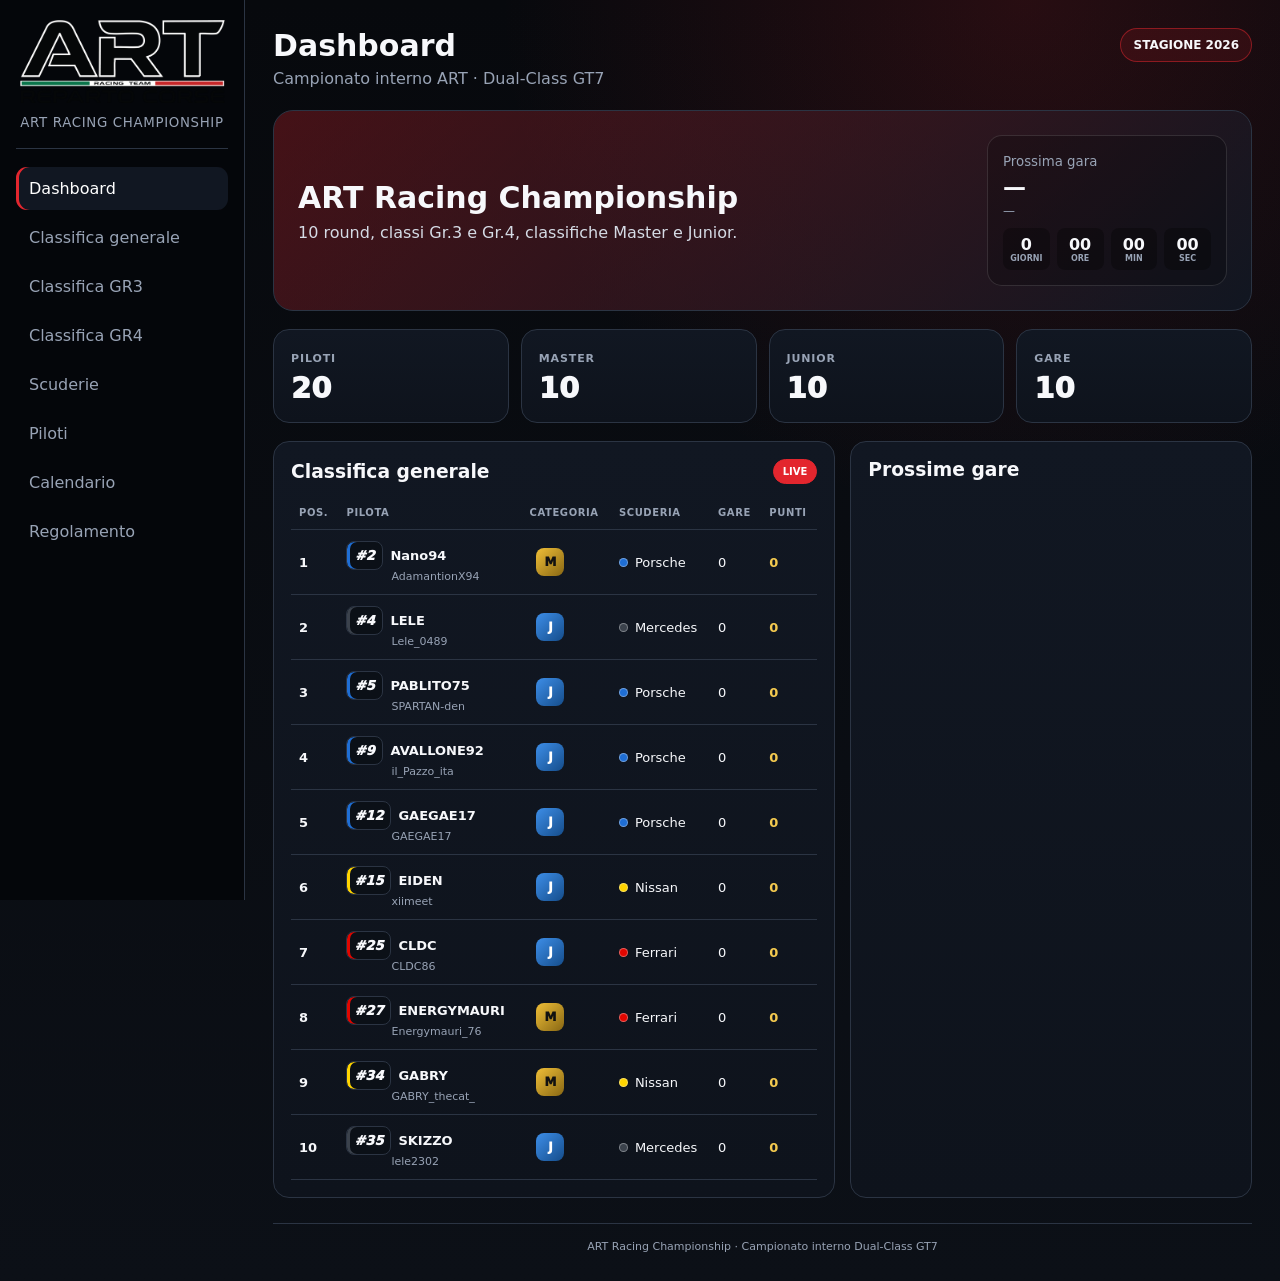
==== commit c7d53cbc: "Sincronizza classifiche e migliora storico gara" ====
--- a/index.html
+++ b/index.html
@@ -1,6 +1,6 @@
 <!doctype html><html lang="it"><head><title>ART Racing Championship</title><meta charset="UTF-8"><meta name="viewport" content="width=device-width,initial-scale=1,viewport-fit=cover">
 <meta name="theme-color" content="#d71920"><meta name="apple-mobile-web-app-capable" content="yes"><meta name="apple-mobile-web-app-status-bar-style" content="black-translucent"><meta name="apple-mobile-web-app-title" content="ART Racing">
-<link rel="manifest" href="manifest.webmanifest"><link rel="apple-touch-icon" href="assets/apple-touch-icon.png"><link rel="icon" type="image/png" sizes="32x32" href="assets/favicon-32.png"><link rel="stylesheet" href="styles.css?v=6"></head><body>
+<link rel="manifest" href="manifest.webmanifest"><link rel="apple-touch-icon" href="assets/apple-touch-icon.png"><link rel="icon" type="image/png" sizes="32x32" href="assets/favicon-32.png"><link rel="stylesheet" href="styles.css?v=8"></head><body>
 <div class="shell"><aside class="sidebar"><div class="brand"><img src="assets/art-logo.png" alt="ART Racing"><small>ART RACING CHAMPIONSHIP</small></div>
 <nav class="nav"><button class="active" data-page="dashboard">Dashboard</button><button data-page="classifica">Classifica generale</button><button data-page="gr3">Classifica GR3</button><button data-page="gr4">Classifica GR4</button><button data-page="scuderie">Scuderie</button><button data-page="piloti">Piloti</button><button data-page="calendario">Calendario</button><a href="regolamento.html">Regolamento</a></nav></aside><main>
 <div class="mobile-brand"><img src="assets/art-logo.png" alt="ART Racing Championship"></div>
@@ -20,7 +20,7 @@
 <section class="page" id="gr3"><div class="card"><div class="section-head"><h2>Classifica Gr.3</h2><span class="pill">Gare 1–5</span></div><div class="tabs"><button class="tab active" data-gr3-filter="ALL">Tutti</button><button class="tab" data-gr3-filter="MASTER">Master</button><button class="tab" data-gr3-filter="JUNIOR">Junior</button></div><div id="gr3Ranking"></div></div></section>
 <section class="page" id="gr4"><div class="card"><div class="section-head"><h2>Classifica Gr.4</h2><span class="pill">Gare 6–10</span></div><div class="tabs"><button class="tab active" data-gr4-filter="ALL">Tutti</button><button class="tab" data-gr4-filter="MASTER">Master</button><button class="tab" data-gr4-filter="JUNIOR">Junior</button></div><div id="gr4Ranking"></div></div></section>
 <section class="page" id="scuderie"><div class="section-head"><h2>Scuderie</h2></div><div class="driver-grid" id="teamGrid"></div></section>
-<section class="page" id="piloti"><div class="section-head"><h2>Piloti</h2><span class="pill" id="driverCount">20 iscritti</span></div><div class="driver-grid" id="driverGrid"></div></section>
+<section class="page" id="piloti"><div class="section-head"><h2>Piloti</h2><span class="pill" id="driverCount">20 iscritti</span></div><div class="driver-search"><input id="driverSearch" type="search" placeholder="Cerca pilota..." aria-label="Cerca pilota" autocomplete="off"></div><div class="driver-grid" id="driverGrid"></div><div class="driver-search-empty" id="driverSearchEmpty" hidden>Nessun pilota trovato</div></section>
 <section class="page" id="calendario"><div class="section-head"><h2>Calendario 2026</h2><span class="pill">Start 21:45</span></div><div class="races" id="calendarGrid"></div></section>
 
 <div class="footer">ART Racing Championship · Campionato interno Dual-Class GT7</div>
@@ -35,25 +35,27 @@
 <svg class="nav-icon" viewBox="0 0 24 24"><rect x="4" y="5" width="16" height="15" rx="2"/><path d="M8 3v4M16 3v4M4 9h16"/><path d="M8 13h3M13 13h3M8 16h3"/></svg>Gare</button>
 <a href="regolamento.html" aria-label="Regole">
 <svg class="nav-icon" viewBox="0 0 24 24"><path d="M6 4h12v16H6z"/><path d="M9 8h6M9 12h6M9 16h4"/></svg>Regole</a>
-</nav><script src="data.js?v=7"></script><script src="js/live-data.js?v=7"></script><script>
+</nav><script src="data.js?v=8"></script><script src="js/live-data.js?v=9"></script><script>
 const TEAM_COLORS={Ferrari:"#e10600",Porsche:"#1f6ed4",Nissan:"#ffd400",Toyota:"#ffffff",Mercedes:"#3b424c"};
-let currentDrivers=LOCAL_DATA.piloti,currentRaces=LOCAL_DATA.gare;
+let currentDrivers=LOCAL_DATA.piloti,currentRaces=LOCAL_DATA.gare,currentDriverQuery="";
 function fmtDate(iso){return new Intl.DateTimeFormat("it-IT",{day:"2-digit",month:"2-digit",year:"numeric",hour:"2-digit",minute:"2-digit",timeZone:"Europe/Rome"}).format(new Date(iso));}
 function nextRace(){return currentRaces.find(r=>new Date(r.date)>new Date());}
 function teamLabel(t){return t||"Da assegnare";}
 function teamDot(t){return `<span class="team-dot team-${t||"none"}"></span>${teamLabel(t)}`;}
 function badge(d){return `<span class="category-badge ${d.category.toLowerCase()}">${d.category==="MASTER"?"M":"J"}</span>`;}
 function rankingValues(d,scope){const prefix=scope==="GR3"?"gr3":scope==="GR4"?"gr4":null;return prefix?{points:d[`${prefix}Points`]||0,races:d[`${prefix}Races`]||0}:{points:d.points||0,races:d.races||0};}
-function sortedDrivers(list,scope="GENERAL"){return [...list].sort((a,b)=>rankingValues(b,scope).points-rankingValues(a,scope).points||b.wins-a.wins||b.seconds-a.seconds||b.thirds-a.thirds||a.number-b.number);}
-function rankingTable(list,scope="GENERAL"){let arr=sortedDrivers(list,scope);return `<table><thead><tr><th>Pos.</th><th>Pilota</th><th>Categoria</th><th>Scuderia</th><th>Gare</th><th>Punti</th></tr></thead><tbody>${arr.map((d,i)=>{const values=rankingValues(d,scope);return `<tr><td><b>${i+1}</b></td><td><span class="race-number" style="--team:${TEAM_COLORS[d.team]||"#596474"}">#${d.number}</span><b>${d.name}</b><div style="color:var(--muted);font-size:11px;margin-left:45px">${d.psn}</div></td><td>${badge(d)}</td><td>${teamDot(d.team)}</td><td>${values.races}</td><td class="pts">${values.points}</td></tr>`;}).join("")}</tbody></table>`;}
+function sortedDrivers(list,scope="GENERAL"){return scope==="GENERAL"?ARTLiveData.rankDrivers(list):[...list].sort((a,b)=>ARTLiveData.compareDrivers({...a,points:rankingValues(a,scope).points},{...b,points:rankingValues(b,scope).points}));}
+function rankingTable(list,scope="GENERAL",limit=null){let arr=sortedDrivers(list,scope);if(limit!==null)arr=arr.slice(0,limit);return `<table><thead><tr><th>Pos.</th><th>Pilota</th><th>Categoria</th><th>Scuderia</th><th>Gare</th><th>Punti</th></tr></thead><tbody>${arr.map((d,i)=>{const values=rankingValues(d,scope),discard=scope==="GENERAL"&&d.discardedRound!==null?`<small class="discard-note">Lordo ${d.grossPoints} · Scarto −${d.discardPoints}</small>`:"";return `<tr><td><b>${i+1}</b></td><td><a class="driver-ranking-link" href="driver.html?numero=${d.number}"><span class="race-number" style="--team:${TEAM_COLORS[d.team]||"#596474"}">#${d.number}</span><b>${d.name}</b></a><div style="color:var(--muted);font-size:11px;margin-left:45px">${d.psn}</div></td><td>${badge(d)}</td><td>${teamDot(d.team)}</td><td>${values.races}</td><td class="pts">${values.points}${discard}</td></tr>`;}).join("")}</tbody></table>`;}
 function raceCard(r){let n=nextRace();let isNext=n&&n.n===r.n;let status=r.status||(new Date(r.date)<=new Date()?"CONCLUSA":isNext?"PROSSIMA":"PROGRAMMATA");let hero=r.heroImage?` has-hero" style="--race-hero:url('${r.heroImage}')`:"";return `<article class="race-card ${isNext?"next":""}${hero}"><div class="race-top"><div><div style="font-size:10px;color:var(--red);font-weight:900;letter-spacing:.08em">GARA ${r.n}</div><h3 class="circuit-name"><span class="circuit-flag" aria-hidden="true">${r.flag}</span><span>${r.c}</span></h3></div><span class="race-tag">${r.cat.replace("GR","GR.")}</span></div><div class="race-meta">${fmtDate(r.date)} · ${status}</div><div class="race-specs"><div class="spec"><span>Giri</span><b>${r.laps??"—"}</b></div><div class="spec"><span>Qualifica</span><b>${r.qual??"—"} min</b></div><div class="spec"><span>Carburante</span><b>×${r.fuel??"—"}</b></div><div class="spec"><span>Gomme</span><b>×${r.tyres??"—"}</b></div></div>${r.weather!=="Non indicato"?`<span class="weather">💧 ${r.weather}</span>`:""}<div class="race-actions"><a class="race-link results-link" href="race.html?gara=${r.n}">Risultati gara</a><a class="race-link lobby-link" href="lobby.html?race=${r.n}">Impostazioni lobby</a></div></article>`;}
+function driverCard(d){return `<article class="card driver-card" style="--team:${TEAM_COLORS[d.team]||"#596474"}" onclick="location.href='driver.html?numero=${d.number}'"><div class="driver-head"><span class="race-number" style="--team:${TEAM_COLORS[d.team]||"#596474"}">#${d.number}</span><div><h3>${d.flag} ${d.name} ${badge(d)}</h3><p>PSN ID: ${d.psn}</p><p>${teamDot(d.team)}</p></div></div><div class="driver-stats"><div class="driver-stat"><span>Ranking ART</span><strong>${d.ranking??"—"}</strong></div><div class="driver-stat"><span>Punti</span><strong class="pts">${d.points}</strong></div><div class="driver-stat"><span>Gare disputate</span><strong>${d.races}</strong></div><div class="driver-stat"><span>Media punti</span><strong>${d.races?(d.points/d.races).toFixed(1):"0,0"}</strong></div></div><a class="open-driver" href="driver.html?numero=${d.number}" onclick="event.stopPropagation()">Apri scheda pilota →</a></article>`;}
+function renderDriverGrid(){const filtered=ARTLiveData.filterDrivers(currentDrivers,currentDriverQuery);document.getElementById("driverGrid").innerHTML=filtered.map(driverCard).join("");document.getElementById("driverCount").textContent=currentDriverQuery.trim()?`${filtered.length} di ${currentDrivers.length}`:`${currentDrivers.length} iscritti`;document.getElementById("driverSearchEmpty").hidden=filtered.length!==0;}
 const teams=["Ferrari","Porsche","Nissan","Toyota","Mercedes"];
 function renderAll(data){
  currentDrivers=data.piloti||LOCAL_DATA.piloti;currentRaces=data.gare||LOCAL_DATA.gare;
- document.getElementById("kpiDrivers").textContent=currentDrivers.length;document.getElementById("kpiMaster").textContent=currentDrivers.filter(d=>d.category==="MASTER").length;document.getElementById("kpiJunior").textContent=currentDrivers.filter(d=>d.category==="JUNIOR").length;document.getElementById("kpiRaces").textContent=currentRaces.length;document.getElementById("driverCount").textContent=`${currentDrivers.length} iscritti`;
- document.getElementById("dashRanking").innerHTML=rankingTable(currentDrivers.slice(0,8));document.getElementById("generalRanking").innerHTML=rankingTable(currentDrivers,rankingScope);document.getElementById("gr3Ranking").innerHTML=rankingTable(currentDrivers,"GR3");document.getElementById("gr4Ranking").innerHTML=rankingTable(currentDrivers,"GR4");
+ document.getElementById("kpiDrivers").textContent=currentDrivers.length;document.getElementById("kpiMaster").textContent=currentDrivers.filter(d=>d.category==="MASTER").length;document.getElementById("kpiJunior").textContent=currentDrivers.filter(d=>d.category==="JUNIOR").length;document.getElementById("kpiRaces").textContent=currentRaces.length;
+ document.getElementById("dashRanking").innerHTML=rankingTable(currentDrivers,"GENERAL",10);document.getElementById("generalRanking").innerHTML=rankingTable(currentDrivers,rankingScope);document.getElementById("gr3Ranking").innerHTML=rankingTable(currentDrivers,"GR3");document.getElementById("gr4Ranking").innerHTML=rankingTable(currentDrivers,"GR4");
  document.getElementById("dashRaces").innerHTML=currentRaces.filter(r=>new Date(r.date)>new Date()).slice(0,2).map(raceCard).join("");document.getElementById("calendarGrid").innerHTML=currentRaces.map(raceCard).join("");
- document.getElementById("driverGrid").innerHTML=currentDrivers.map(d=>`<article class="card driver-card" style="--team:${TEAM_COLORS[d.team]||"#596474"}" onclick="location.href='driver.html?numero=${d.number}'"><div class="driver-head"><span class="race-number" style="--team:${TEAM_COLORS[d.team]||"#596474"}">#${d.number}</span><div><h3>${d.flag} ${d.name} ${badge(d)}</h3><p>PSN ID: ${d.psn}</p><p>${teamDot(d.team)}</p></div></div><div class="driver-stats"><div class="driver-stat"><span>Ranking ART</span><strong>${d.ranking??"—"}</strong></div><div class="driver-stat"><span>Punti</span><strong class="pts">${d.points}</strong></div><div class="driver-stat"><span>Gare disputate</span><strong>${d.races}</strong></div><div class="driver-stat"><span>Media punti</span><strong>${d.races?(d.points/d.races).toFixed(1):"0,0"}</strong></div></div><a class="open-driver" href="driver.html?numero=${d.number}" onclick="event.stopPropagation()">Apri scheda pilota →</a></article>`).join("");
+ renderDriverGrid();
  document.getElementById("teamGrid").innerHTML=teams.map(t=>{let ds=currentDrivers.filter(d=>d.team===t);return `<article class="card driver-card" style="--team:${TEAM_COLORS[t]}"><h3>${teamDot(t)}</h3><p style="color:var(--muted)">${ds.length?ds.map(d=>`#${d.number} ${d.name}`).join(" · "):"Nessun pilota assegnato"}</p><div class="driver-stats"><div class="driver-stat"><span>Piloti</span><strong>${ds.length}</strong></div><div class="driver-stat"><span>Punti</span><strong class="pts">${ds.reduce((sum,d)=>sum+d.points,0)}</strong></div></div></article>`;}).join("");
  renderMobileRanking();tick();
 }
@@ -88,5 +90,6 @@
   document.getElementById("gr4Ranking").innerHTML=rankingTable(f==="ALL"?currentDrivers:currentDrivers.filter(d=>d.category===f),"GR4");
 });
 
+document.getElementById("driverSearch").addEventListener("input",event=>{currentDriverQuery=event.target.value;renderDriverGrid();});
 function tick(){let r=nextRace();if(!r)return;document.getElementById("nextRaceName").textContent=`Gara ${r.n} · ${r.short}`;document.getElementById("nextRaceDate").textContent=fmtDate(r.date);let diff=Math.max(0,new Date(r.date)-new Date());document.getElementById("cdD").textContent=Math.floor(diff/86400000);document.getElementById("cdH").textContent=String(Math.floor(diff%86400000/3600000)).padStart(2,"0");document.getElementById("cdM").textContent=String(Math.floor(diff%3600000/60000)).padStart(2,"0");document.getElementById("cdS").textContent=String(Math.floor(diff%60000/1000)).padStart(2,"0");}renderAll(LOCAL_DATA);ARTLiveData.getAll().then(renderAll);setInterval(tick,1000);
 </script><script>if("serviceWorker" in navigator)navigator.serviceWorker.register("./sw.js").catch(()=>{});</script></body></html>
--- a/styles.css
+++ b/styles.css
@@ -19,7 +19,7 @@
 @media(max-width:1050px){.kpis{grid-template-columns:repeat(2,1fr)}.grid2{grid-template-columns:1fr}.driver-grid{grid-template-columns:repeat(2,1fr)}.race-specs{grid-template-columns:repeat(2,1fr)}}
 @media(max-width:760px){.shell{display:block}.sidebar{display:none}main{padding:18px 14px 82px}.topbar{margin-top:4px}.topbar h1{font-size:25px}.hero{grid-template-columns:1fr}.countbox{min-width:0}.driver-grid{grid-template-columns:1fr}.cars{grid-template-columns:1fr}.mobile-nav{display:flex;position:fixed;z-index:100;bottom:0;left:0;right:0;height:64px;background:rgba(7,9,13,.96);backdrop-filter:blur(12px);border-top:1px solid var(--line);justify-content:space-around;align-items:center;padding:6px}.mobile-nav button,.mobile-nav a{background:none;border:0;color:var(--muted);text-decoration:none;font-size:10px;text-align:center}.mobile-nav b{display:block;font-size:18px;color:#e7eaf0;margin-bottom:2px}.mobile-nav .active{color:white}.mobile-nav .active b{color:var(--red)}}
 @media(max-width:760px){.grid2>*{min-width:0}.grid2 .card{overflow:hidden}#dashRanking{overflow-x:auto}}
-@media(max-width:520px){.kpis{grid-template-columns:1fr}.race-specs{grid-template-columns:repeat(2,1fr)}.season{display:none}th:nth-child(5),td:nth-child(5){display:none}}
+@media(max-width:520px){.kpis{grid-template-columns:1fr}.race-specs{grid-template-columns:repeat(2,1fr)}.season{display:none}#dashRanking th:nth-child(5),#dashRanking td:nth-child(5),#generalRanking th:nth-child(5),#generalRanking td:nth-child(5),#gr3Ranking th:nth-child(5),#gr3Ranking td:nth-child(5),#gr4Ranking th:nth-child(5),#gr4Ranking td:nth-child(5){display:none}}
 
 
 /* v4 mobile + driver detail */
@@ -53,6 +53,8 @@
   .driver-name-xl h1{font-size:27px}
 }
 .race-card.has-hero,.event-hero.has-hero{background-image:linear-gradient(90deg,rgba(7,9,13,.96),rgba(7,9,13,.72)),var(--race-hero);background-size:cover;background-position:center}
+.discard-note{display:block;color:var(--muted);font-size:9px;font-weight:700;white-space:nowrap}.discard-summary{grid-column:1/-1;display:flex;justify-content:space-between;gap:10px;border:1px dashed rgba(243,201,79,.42);border-radius:10px;padding:9px 11px;color:var(--muted);font-size:11px}.discard-summary b{color:var(--text);margin-left:4px}.discarded-result{opacity:.68}.discarded-result td{text-decoration:line-through;text-decoration-color:rgba(243,201,79,.7)}.discard-badge{display:inline-flex;padding:3px 6px;border-radius:6px;background:rgba(243,201,79,.12);color:var(--gold);font-size:9px;font-weight:900;text-decoration:none}
+@media(max-width:760px){.discard-summary{flex-direction:column;gap:5px}}
 .race-card.has-hero,.event-hero.has-hero{background-image:linear-gradient(90deg,rgba(7,9,13,.96),rgba(7,9,13,.72)),var(--race-hero);background-size:cover;background-position:center}
 
 
@@ -92,3 +94,7 @@
   .circuit-name{gap:7px}.race-top h3{font-size:18px}.race-actions{display:grid;grid-template-columns:1fr}.race-actions .race-link{justify-content:center}
   .lobby-page{padding:14px}.lobby-backlinks{align-items:center}.lobby-hero{grid-template-columns:1fr;padding:18px}.lobby-hero h1{font-size:27px}.lobby-summary{grid-template-columns:repeat(2,1fr)}.lobby-grid{grid-template-columns:1fr}.lobby-setting{gap:12px}
 }
+
+/* driver search + ranking links */
+.driver-search{margin:0 0 14px}.driver-search input{width:100%;border:1px solid var(--line);border-radius:11px;background:#0b1017;color:var(--text);padding:12px 14px;font:inherit;outline:none}.driver-search input:focus{border-color:var(--red);box-shadow:0 0 0 3px rgba(227,38,46,.12)}.driver-search input::placeholder{color:var(--muted)}
+.driver-search-empty{border:1px dashed #3a4556;border-radius:12px;padding:30px;text-align:center;color:var(--muted)}.driver-ranking-link{display:inline-flex;align-items:center;color:inherit;text-decoration:none;border-radius:8px}.driver-ranking-link:hover,.driver-ranking-link:focus-visible{color:#fff;outline:2px solid rgba(227,38,46,.7);outline-offset:2px}
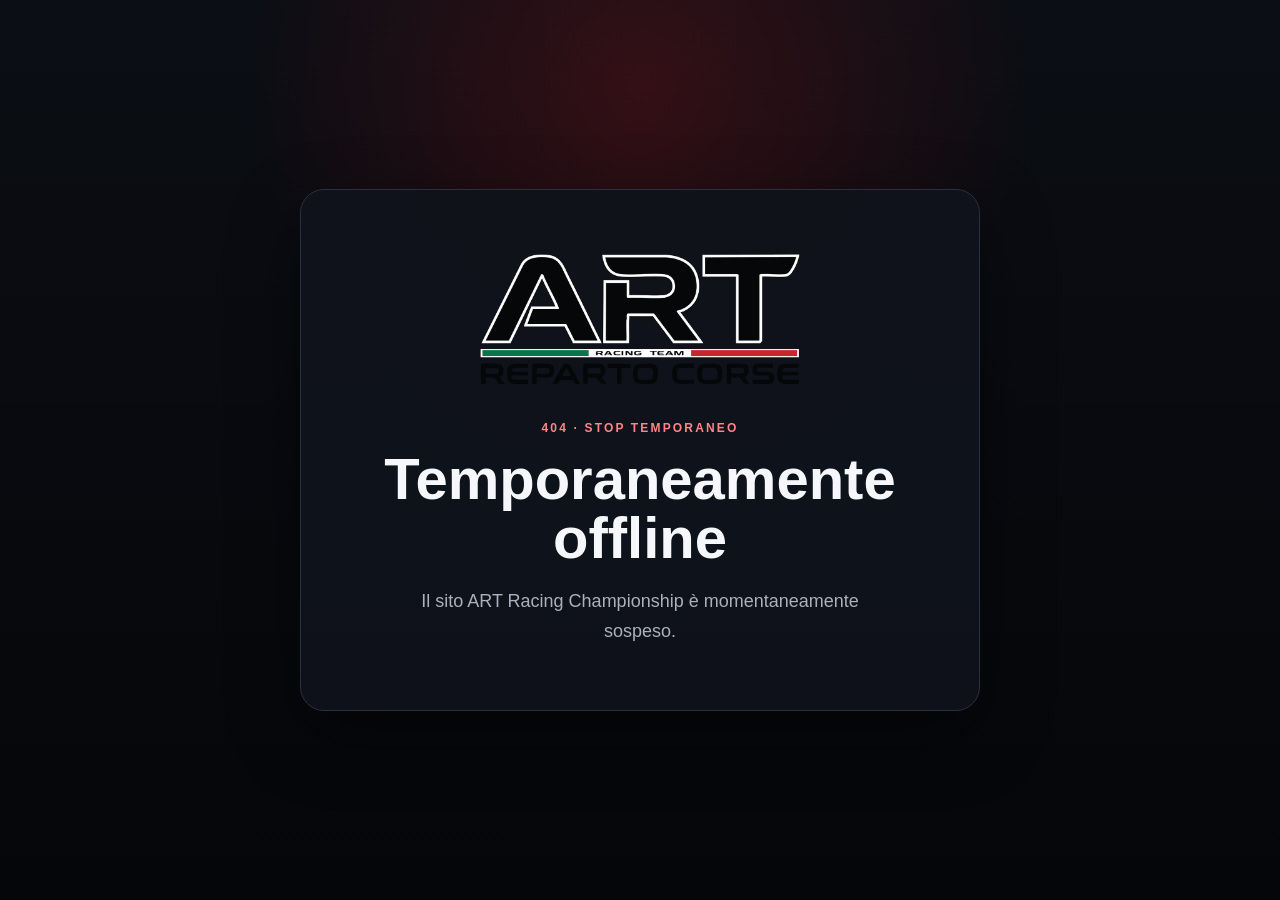
==== commit 5fa2d3e2: "Sospende temporaneamente ART Racing Championship" ====
--- a/index.html
+++ b/index.html
@@ -1,95 +1,30 @@
-<!doctype html><html lang="it"><head><title>ART Racing Championship</title><meta charset="UTF-8"><meta name="viewport" content="width=device-width,initial-scale=1,viewport-fit=cover">
-<meta name="theme-color" content="#d71920"><meta name="apple-mobile-web-app-capable" content="yes"><meta name="apple-mobile-web-app-status-bar-style" content="black-translucent"><meta name="apple-mobile-web-app-title" content="ART Racing">
-<link rel="manifest" href="manifest.webmanifest"><link rel="apple-touch-icon" href="assets/apple-touch-icon.png"><link rel="icon" type="image/png" sizes="32x32" href="assets/favicon-32.png"><link rel="stylesheet" href="styles.css?v=8"></head><body>
-<div class="shell"><aside class="sidebar"><div class="brand"><img src="assets/art-logo.png" alt="ART Racing"><small>ART RACING CHAMPIONSHIP</small></div>
-<nav class="nav"><button class="active" data-page="dashboard">Dashboard</button><button data-page="classifica">Classifica generale</button><button data-page="gr3">Classifica GR3</button><button data-page="gr4">Classifica GR4</button><button data-page="scuderie">Scuderie</button><button data-page="piloti">Piloti</button><button data-page="calendario">Calendario</button><a href="regolamento.html">Regolamento</a></nav></aside><main>
-<div class="mobile-brand"><img src="assets/art-logo.png" alt="ART Racing Championship"></div>
-<div class="topbar"><div><h1 id="pageTitle">Dashboard</h1><p>Campionato interno ART · Dual-Class GT7</p></div><div class="season">STAGIONE 2026</div></div>
-
-<section class="page active" id="dashboard">
-<div class="hero"><div><h2>ART Racing Championship</h2><p>10 round, classi Gr.3 e Gr.4, classifiche Master e Junior.</p></div><div class="countbox"><small>Prossima gara</small><strong id="nextRaceName">—</strong><div id="nextRaceDate" style="color:var(--muted);font-size:12px">—</div><div class="countdown"><span><b id="cdD">0</b><small>giorni</small></span><span><b id="cdH">00</b><small>ore</small></span><span><b id="cdM">00</b><small>min</small></span><span><b id="cdS">00</b><small>sec</small></span></div></div></div>
-<div class="kpis"><div class="card"><span class="kpi-label">PILOTI</span><div class="kpi-value" id="kpiDrivers">20</div></div><div class="card"><span class="kpi-label">MASTER</span><div class="kpi-value" id="kpiMaster">—</div></div><div class="card"><span class="kpi-label">JUNIOR</span><div class="kpi-value" id="kpiJunior">—</div></div><div class="card"><span class="kpi-label">GARE</span><div class="kpi-value" id="kpiRaces">10</div></div></div>
-<div class="grid2"><div class="card"><div class="section-head"><h3>Classifica generale</h3><span class="pill red">LIVE</span></div><div id="dashRanking"></div></div><div class="card"><div class="section-head"><h3>Prossime gare</h3></div><div class="races" id="dashRaces"></div></div></div>
-</section>
-
-<section class="page" id="classifica"><div class="card">
-<div class="section-head"><h2 id="mobileRankingTitle">Classifica generale</h2><span class="pill">Punti campionato</span></div>
-<div class="tabs ranking-scope"><button class="tab active" data-ranking-scope="GENERAL">Generale</button><button class="tab" data-ranking-scope="GR3">Gr.3</button><button class="tab" data-ranking-scope="GR4">Gr.4</button></div>
-<div class="tabs"><button class="tab active" data-filter="ALL">Tutti</button><button class="tab" data-filter="MASTER">Master</button><button class="tab" data-filter="JUNIOR">Junior</button></div>
-<div id="generalRanking"></div></div></section>
-<section class="page" id="gr3"><div class="card"><div class="section-head"><h2>Classifica Gr.3</h2><span class="pill">Gare 1–5</span></div><div class="tabs"><button class="tab active" data-gr3-filter="ALL">Tutti</button><button class="tab" data-gr3-filter="MASTER">Master</button><button class="tab" data-gr3-filter="JUNIOR">Junior</button></div><div id="gr3Ranking"></div></div></section>
-<section class="page" id="gr4"><div class="card"><div class="section-head"><h2>Classifica Gr.4</h2><span class="pill">Gare 6–10</span></div><div class="tabs"><button class="tab active" data-gr4-filter="ALL">Tutti</button><button class="tab" data-gr4-filter="MASTER">Master</button><button class="tab" data-gr4-filter="JUNIOR">Junior</button></div><div id="gr4Ranking"></div></div></section>
-<section class="page" id="scuderie"><div class="section-head"><h2>Scuderie</h2></div><div class="driver-grid" id="teamGrid"></div></section>
-<section class="page" id="piloti"><div class="section-head"><h2>Piloti</h2><span class="pill" id="driverCount">20 iscritti</span></div><div class="driver-search"><input id="driverSearch" type="search" placeholder="Cerca pilota..." aria-label="Cerca pilota" autocomplete="off"></div><div class="driver-grid" id="driverGrid"></div><div class="driver-search-empty" id="driverSearchEmpty" hidden>Nessun pilota trovato</div></section>
-<section class="page" id="calendario"><div class="section-head"><h2>Calendario 2026</h2><span class="pill">Start 21:45</span></div><div class="races" id="calendarGrid"></div></section>
-
-<div class="footer">ART Racing Championship · Campionato interno Dual-Class GT7</div>
-</main></div><nav class="mobile-nav">
-<button class="active" data-page="dashboard" aria-label="Home">
-<svg class="nav-icon" viewBox="0 0 24 24"><path d="M3 11.5 12 4l9 7.5"/><path d="M5.5 10.5V20h13v-9.5"/><path d="M9.5 20v-5.5h5V20"/></svg>Home</button>
-<button data-page="classifica" aria-label="Classifica">
-<svg class="nav-icon" viewBox="0 0 24 24"><path d="M8 4h8v4a4 4 0 0 1-8 0Z"/><path d="M8 6H4v1a4 4 0 0 0 4 4"/><path d="M16 6h4v1a4 4 0 0 1-4 4"/><path d="M12 12v5"/><path d="M8 20h8"/><path d="M9 17h6"/></svg>Classifica</button>
-<button data-page="piloti" aria-label="Piloti">
-<svg class="nav-icon" viewBox="0 0 24 24"><circle cx="12" cy="8" r="3.2"/><path d="M5.5 20c.6-4.2 3-6.4 6.5-6.4s5.9 2.2 6.5 6.4"/><path d="M7.5 18.5h9"/></svg>Piloti</button>
-<button data-page="calendario" aria-label="Gare">
-<svg class="nav-icon" viewBox="0 0 24 24"><rect x="4" y="5" width="16" height="15" rx="2"/><path d="M8 3v4M16 3v4M4 9h16"/><path d="M8 13h3M13 13h3M8 16h3"/></svg>Gare</button>
-<a href="regolamento.html" aria-label="Regole">
-<svg class="nav-icon" viewBox="0 0 24 24"><path d="M6 4h12v16H6z"/><path d="M9 8h6M9 12h6M9 16h4"/></svg>Regole</a>
-</nav><script src="data.js?v=8"></script><script src="js/live-data.js?v=9"></script><script>
-const TEAM_COLORS={Ferrari:"#e10600",Porsche:"#1f6ed4",Nissan:"#ffd400",Toyota:"#ffffff",Mercedes:"#3b424c"};
-let currentDrivers=LOCAL_DATA.piloti,currentRaces=LOCAL_DATA.gare,currentDriverQuery="";
-function fmtDate(iso){return new Intl.DateTimeFormat("it-IT",{day:"2-digit",month:"2-digit",year:"numeric",hour:"2-digit",minute:"2-digit",timeZone:"Europe/Rome"}).format(new Date(iso));}
-function nextRace(){return currentRaces.find(r=>new Date(r.date)>new Date());}
-function teamLabel(t){return t||"Da assegnare";}
-function teamDot(t){return `<span class="team-dot team-${t||"none"}"></span>${teamLabel(t)}`;}
-function badge(d){return `<span class="category-badge ${d.category.toLowerCase()}">${d.category==="MASTER"?"M":"J"}</span>`;}
-function rankingValues(d,scope){const prefix=scope==="GR3"?"gr3":scope==="GR4"?"gr4":null;return prefix?{points:d[`${prefix}Points`]||0,races:d[`${prefix}Races`]||0}:{points:d.points||0,races:d.races||0};}
-function sortedDrivers(list,scope="GENERAL"){return scope==="GENERAL"?ARTLiveData.rankDrivers(list):[...list].sort((a,b)=>ARTLiveData.compareDrivers({...a,points:rankingValues(a,scope).points},{...b,points:rankingValues(b,scope).points}));}
-function rankingTable(list,scope="GENERAL",limit=null){let arr=sortedDrivers(list,scope);if(limit!==null)arr=arr.slice(0,limit);return `<table><thead><tr><th>Pos.</th><th>Pilota</th><th>Categoria</th><th>Scuderia</th><th>Gare</th><th>Punti</th></tr></thead><tbody>${arr.map((d,i)=>{const values=rankingValues(d,scope),discard=scope==="GENERAL"&&d.discardedRound!==null?`<small class="discard-note">Lordo ${d.grossPoints} · Scarto −${d.discardPoints}</small>`:"";return `<tr><td><b>${i+1}</b></td><td><a class="driver-ranking-link" href="driver.html?numero=${d.number}"><span class="race-number" style="--team:${TEAM_COLORS[d.team]||"#596474"}">#${d.number}</span><b>${d.name}</b></a><div style="color:var(--muted);font-size:11px;margin-left:45px">${d.psn}</div></td><td>${badge(d)}</td><td>${teamDot(d.team)}</td><td>${values.races}</td><td class="pts">${values.points}${discard}</td></tr>`;}).join("")}</tbody></table>`;}
-function raceCard(r){let n=nextRace();let isNext=n&&n.n===r.n;let status=r.status||(new Date(r.date)<=new Date()?"CONCLUSA":isNext?"PROSSIMA":"PROGRAMMATA");let hero=r.heroImage?` has-hero" style="--race-hero:url('${r.heroImage}')`:"";return `<article class="race-card ${isNext?"next":""}${hero}"><div class="race-top"><div><div style="font-size:10px;color:var(--red);font-weight:900;letter-spacing:.08em">GARA ${r.n}</div><h3 class="circuit-name"><span class="circuit-flag" aria-hidden="true">${r.flag}</span><span>${r.c}</span></h3></div><span class="race-tag">${r.cat.replace("GR","GR.")}</span></div><div class="race-meta">${fmtDate(r.date)} · ${status}</div><div class="race-specs"><div class="spec"><span>Giri</span><b>${r.laps??"—"}</b></div><div class="spec"><span>Qualifica</span><b>${r.qual??"—"} min</b></div><div class="spec"><span>Carburante</span><b>×${r.fuel??"—"}</b></div><div class="spec"><span>Gomme</span><b>×${r.tyres??"—"}</b></div></div>${r.weather!=="Non indicato"?`<span class="weather">💧 ${r.weather}</span>`:""}<div class="race-actions"><a class="race-link results-link" href="race.html?gara=${r.n}">Risultati gara</a><a class="race-link lobby-link" href="lobby.html?race=${r.n}">Impostazioni lobby</a></div></article>`;}
-function driverCard(d){return `<article class="card driver-card" style="--team:${TEAM_COLORS[d.team]||"#596474"}" onclick="location.href='driver.html?numero=${d.number}'"><div class="driver-head"><span class="race-number" style="--team:${TEAM_COLORS[d.team]||"#596474"}">#${d.number}</span><div><h3>${d.flag} ${d.name} ${badge(d)}</h3><p>PSN ID: ${d.psn}</p><p>${teamDot(d.team)}</p></div></div><div class="driver-stats"><div class="driver-stat"><span>Ranking ART</span><strong>${d.ranking??"—"}</strong></div><div class="driver-stat"><span>Punti</span><strong class="pts">${d.points}</strong></div><div class="driver-stat"><span>Gare disputate</span><strong>${d.races}</strong></div><div class="driver-stat"><span>Media punti</span><strong>${d.races?(d.points/d.races).toFixed(1):"0,0"}</strong></div></div><a class="open-driver" href="driver.html?numero=${d.number}" onclick="event.stopPropagation()">Apri scheda pilota →</a></article>`;}
-function renderDriverGrid(){const filtered=ARTLiveData.filterDrivers(currentDrivers,currentDriverQuery);document.getElementById("driverGrid").innerHTML=filtered.map(driverCard).join("");document.getElementById("driverCount").textContent=currentDriverQuery.trim()?`${filtered.length} di ${currentDrivers.length}`:`${currentDrivers.length} iscritti`;document.getElementById("driverSearchEmpty").hidden=filtered.length!==0;}
-const teams=["Ferrari","Porsche","Nissan","Toyota","Mercedes"];
-function renderAll(data){
- currentDrivers=data.piloti||LOCAL_DATA.piloti;currentRaces=data.gare||LOCAL_DATA.gare;
- document.getElementById("kpiDrivers").textContent=currentDrivers.length;document.getElementById("kpiMaster").textContent=currentDrivers.filter(d=>d.category==="MASTER").length;document.getElementById("kpiJunior").textContent=currentDrivers.filter(d=>d.category==="JUNIOR").length;document.getElementById("kpiRaces").textContent=currentRaces.length;
- document.getElementById("dashRanking").innerHTML=rankingTable(currentDrivers,"GENERAL",10);document.getElementById("generalRanking").innerHTML=rankingTable(currentDrivers,rankingScope);document.getElementById("gr3Ranking").innerHTML=rankingTable(currentDrivers,"GR3");document.getElementById("gr4Ranking").innerHTML=rankingTable(currentDrivers,"GR4");
- document.getElementById("dashRaces").innerHTML=currentRaces.filter(r=>new Date(r.date)>new Date()).slice(0,2).map(raceCard).join("");document.getElementById("calendarGrid").innerHTML=currentRaces.map(raceCard).join("");
- renderDriverGrid();
- document.getElementById("teamGrid").innerHTML=teams.map(t=>{let ds=currentDrivers.filter(d=>d.team===t);return `<article class="card driver-card" style="--team:${TEAM_COLORS[t]}"><h3>${teamDot(t)}</h3><p style="color:var(--muted)">${ds.length?ds.map(d=>`#${d.number} ${d.name}`).join(" · "):"Nessun pilota assegnato"}</p><div class="driver-stats"><div class="driver-stat"><span>Piloti</span><strong>${ds.length}</strong></div><div class="driver-stat"><span>Punti</span><strong class="pts">${ds.reduce((sum,d)=>sum+d.points,0)}</strong></div></div></article>`;}).join("");
- renderMobileRanking();tick();
-}
-function showPage(id,btn){document.querySelectorAll(".page").forEach(p=>p.classList.remove("active"));document.getElementById(id).classList.add("active");document.querySelectorAll("[data-page]").forEach(b=>b.classList.remove("active"));document.querySelectorAll(`[data-page="${id}"]`).forEach(b=>b.classList.add("active"));document.getElementById("pageTitle").textContent={dashboard:"Dashboard",classifica:"Classifica generale",gr3:"Classifica Gr.3",gr4:"Classifica Gr.4",scuderie:"Scuderie",piloti:"Piloti",calendario:"Calendario"}[id]||"ART Racing";window.scrollTo({top:0,behavior:"smooth"});}
-document.querySelectorAll("[data-page]").forEach(b=>b.onclick=()=>showPage(b.dataset.page,b));
-const initialPage=(location.hash||"").replace("#","");if(["dashboard","classifica","gr3","gr4","scuderie","piloti","calendario"].includes(initialPage)){showPage(initialPage);}
-let rankingScope="GENERAL",rankingCategory="ALL";
-function renderMobileRanking(){
-  let list=rankingCategory==="ALL"?currentDrivers:currentDrivers.filter(d=>d.category===rankingCategory);
-  document.getElementById("generalRanking").innerHTML=rankingTable(list,rankingScope);
-  document.getElementById("mobileRankingTitle").textContent=rankingScope==="GENERAL"?"Classifica generale":rankingScope==="GR3"?"Classifica Gr.3":"Classifica Gr.4";
-}
-document.querySelectorAll(".tab[data-filter]").forEach(b=>b.onclick=()=>{
-  document.querySelectorAll(".tab[data-filter]").forEach(x=>x.classList.remove("active"));
-  b.classList.add("active");rankingCategory=b.dataset.filter;renderMobileRanking();
-});
-document.querySelectorAll(".tab[data-ranking-scope]").forEach(b=>b.onclick=()=>{
-  document.querySelectorAll(".tab[data-ranking-scope]").forEach(x=>x.classList.remove("active"));
-  b.classList.add("active");rankingScope=b.dataset.rankingScope;renderMobileRanking();
-});
-
-document.querySelectorAll(".tab[data-gr3-filter]").forEach(b=>b.onclick=()=>{
-  document.querySelectorAll(".tab[data-gr3-filter]").forEach(x=>x.classList.remove("active"));
-  b.classList.add("active");
-  const f=b.dataset.gr3Filter;
-  document.getElementById("gr3Ranking").innerHTML=rankingTable(f==="ALL"?currentDrivers:currentDrivers.filter(d=>d.category===f),"GR3");
-});
-document.querySelectorAll(".tab[data-gr4-filter]").forEach(b=>b.onclick=()=>{
-  document.querySelectorAll(".tab[data-gr4-filter]").forEach(x=>x.classList.remove("active"));
-  b.classList.add("active");
-  const f=b.dataset.gr4Filter;
-  document.getElementById("gr4Ranking").innerHTML=rankingTable(f==="ALL"?currentDrivers:currentDrivers.filter(d=>d.category===f),"GR4");
-});
-
-document.getElementById("driverSearch").addEventListener("input",event=>{currentDriverQuery=event.target.value;renderDriverGrid();});
-function tick(){let r=nextRace();if(!r)return;document.getElementById("nextRaceName").textContent=`Gara ${r.n} · ${r.short}`;document.getElementById("nextRaceDate").textContent=fmtDate(r.date);let diff=Math.max(0,new Date(r.date)-new Date());document.getElementById("cdD").textContent=Math.floor(diff/86400000);document.getElementById("cdH").textContent=String(Math.floor(diff%86400000/3600000)).padStart(2,"0");document.getElementById("cdM").textContent=String(Math.floor(diff%3600000/60000)).padStart(2,"0");document.getElementById("cdS").textContent=String(Math.floor(diff%60000/1000)).padStart(2,"0");}renderAll(LOCAL_DATA);ARTLiveData.getAll().then(renderAll);setInterval(tick,1000);
-</script><script>if("serviceWorker" in navigator)navigator.serviceWorker.register("./sw.js").catch(()=>{});</script></body></html>
+<!doctype html>
+<html lang="it">
+<head>
+  <meta charset="UTF-8">
+  <meta name="viewport" content="width=device-width,initial-scale=1,viewport-fit=cover">
+  <meta name="theme-color" content="#07090d">
+  <meta name="robots" content="noindex,nofollow">
+  <meta name="apple-mobile-web-app-capable" content="yes">
+  <meta name="apple-mobile-web-app-status-bar-style" content="black-translucent">
+  <meta name="apple-mobile-web-app-title" content="ART Racing">
+  <title>ART Racing Championship</title>
+  <link rel="manifest" href="manifest.webmanifest">
+  <link rel="apple-touch-icon" href="assets/apple-touch-icon.png">
+  <link rel="icon" type="image/png" sizes="32x32" href="assets/favicon-32.png">
+  <style>
+    :root{color-scheme:dark;--text:#f5f7fa;--muted:#aab1bd}
+    *{box-sizing:border-box}
+    html,body{margin:0;min-height:100%;background:#07090d;color:var(--text);font-family:Inter,Segoe UI,Arial,sans-serif}
+    body{min-height:100vh;display:grid;place-items:center;padding:24px;background:radial-gradient(circle at 50% 10%,rgba(215,25,32,.2),transparent 38%),linear-gradient(180deg,#0b0e14,#050609)}
+    #site-stop{width:min(680px,100%);text-align:center;padding:clamp(28px,7vw,64px);border:1px solid #2a303d;border-radius:24px;background:rgba(15,19,27,.94);box-shadow:0 24px 70px rgba(0,0,0,.45)}
+    img{display:block;width:min(320px,80%);height:auto;margin:0 auto 34px}.code{display:inline-block;margin-bottom:14px;color:#ff858a;font-size:12px;font-weight:900;letter-spacing:.18em}
+    h1{margin:0;font-size:clamp(32px,8vw,58px);line-height:1.02}p{margin:20px auto 0;max-width:500px;color:var(--muted);font-size:clamp(15px,3vw,18px);line-height:1.65}
+    @media(max-width:520px){body{padding:16px}#site-stop{padding:34px 22px;border-radius:18px}img{margin-bottom:26px}}
+  </style>
+</head>
+<body>
+  <main id="site-stop"><img src="assets/art-logo.png" alt="ART Racing Championship"><span class="code">404 · STOP TEMPORANEO</span><h1>Temporaneamente offline</h1><p>Il sito ART Racing Championship è momentaneamente sospeso.</p></main>
+  <script>if("serviceWorker" in navigator)navigator.serviceWorker.register("./sw.js").catch(()=>{});</script>
+</body>
+</html>
